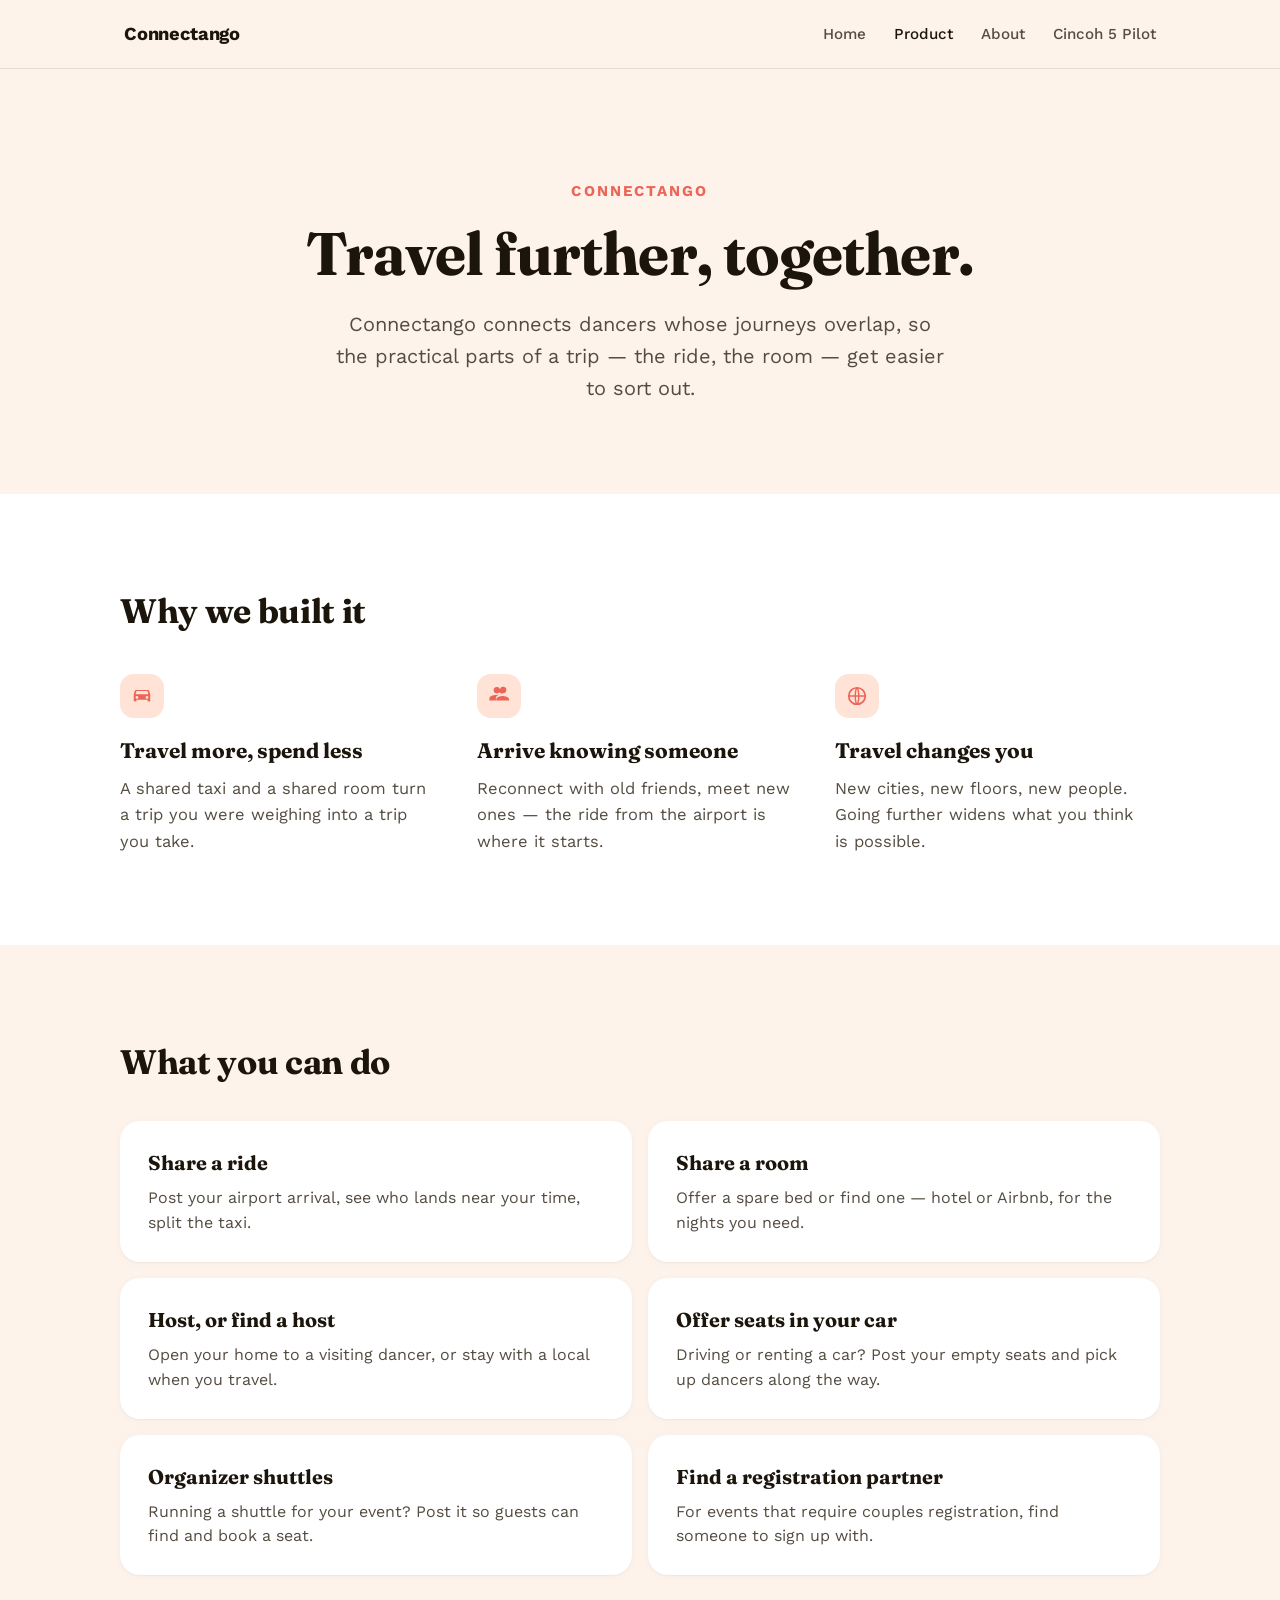
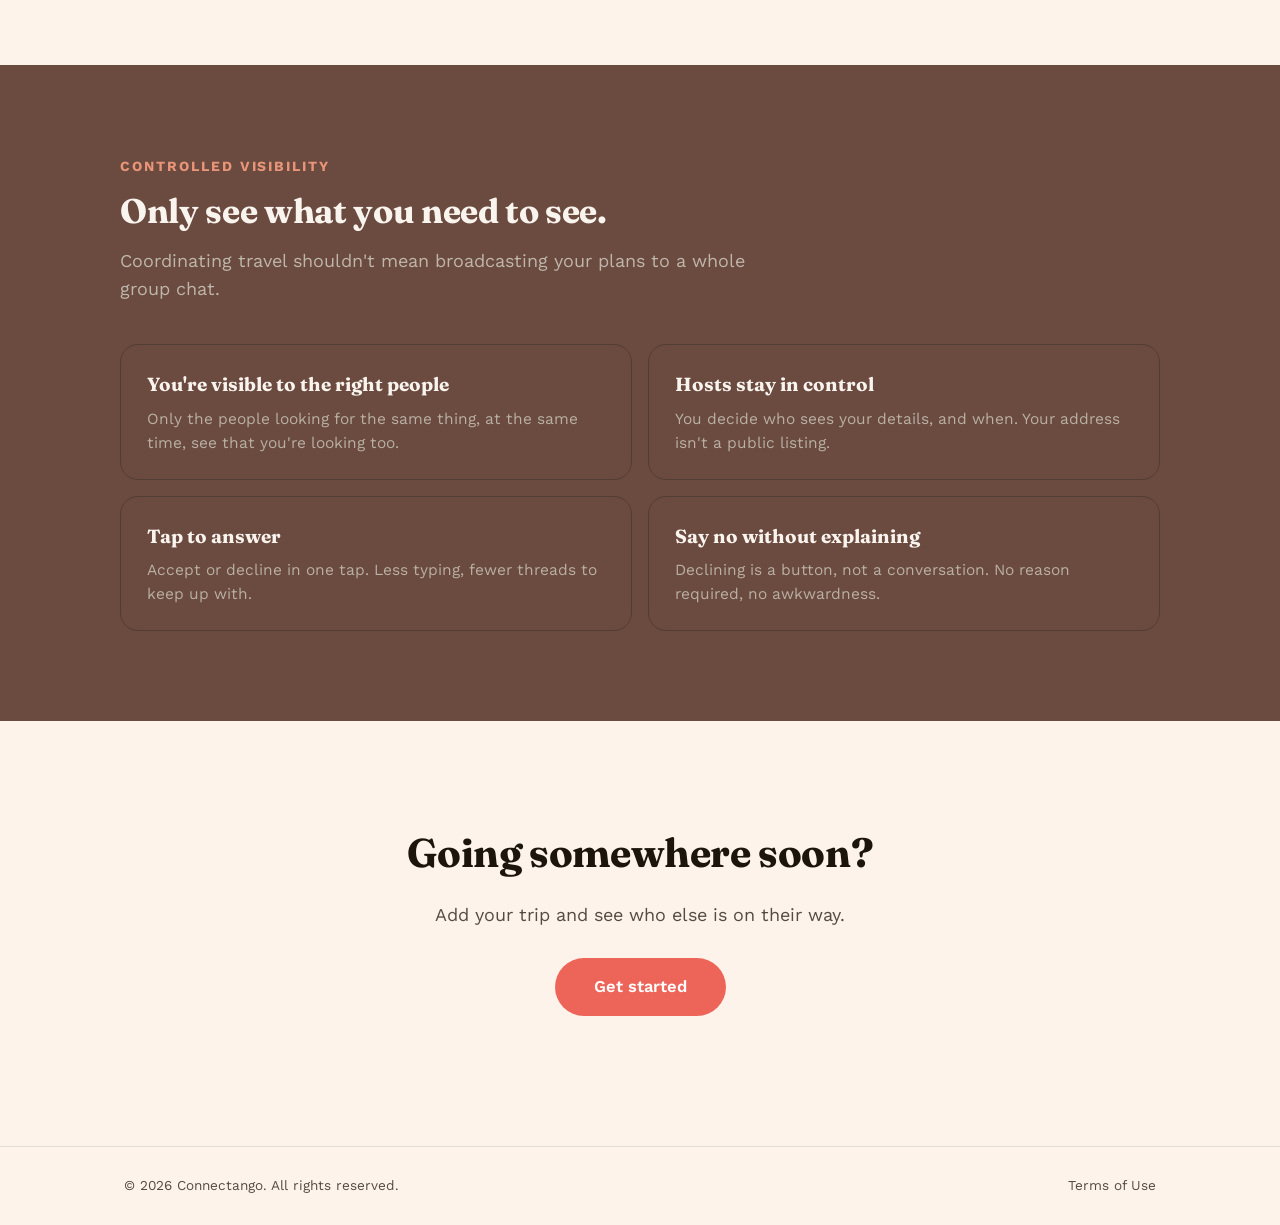
==== about-app.html @ 3c39f03f "Update Controlled visibility band background to #6B4A40" ====
<!doctype html>
<html lang="en">
<head>
  <meta charset="utf-8" />
  <meta name="viewport" content="width=device-width, initial-scale=1" />
  <title>About — Connectango</title>
  <meta name="description" content="Connectango connects dancers whose journeys overlap — shared rides, shared rooms, and hosts, for tango trips." />
  <link rel="stylesheet" href="css/styles.css" />
  <link rel="preconnect" href="https://fonts.googleapis.com" />
  <link href="https://fonts.googleapis.com/css2?family=Fraunces:opsz,wght@9..144,600;9..144,700&family=Work+Sans:wght@400;500;600;700&display=swap" rel="stylesheet" />
  <style>
    /*
      This page carries its own finished visual design (warm cream /
      terracotta / Fraunces+Work Sans) from the about-page handoff.
      Scoping the shared tokens here — rather than editing css/styles.css —
      lets the shared header/footer pick up the same palette on this page
      without changing how they look anywhere else on the site.
    */
    :root {
      --bg: oklch(97% 0.015 65);
      --bg-alt: #fff;
      --text: oklch(20% 0.02 75);
      --text-muted: oklch(42% 0.02 75);
      --accent: #ED6558;
      --accent-hover: oklch(52% 0.16 30);
      --border: oklch(90% 0.015 75);
    }

    body {
      font-family: 'Work Sans', -apple-system, BlinkMacSystemFont, "Segoe UI", Roboto, Helvetica, Arial, sans-serif;
    }

    .about-band {
      padding: 90px 40px;
    }

    .about-band-inner {
      max-width: 1040px;
      margin: 0 auto;
    }

    .about-hero {
      padding: 110px 40px 90px;
      text-align: center;
    }

    .about-eyebrow {
      font-size: 15px;
      font-weight: 700;
      letter-spacing: 0.14em;
      text-transform: uppercase;
      color: var(--accent);
    }

    .about-hero h1 {
      font-family: 'Fraunces', serif;
      font-size: 60px;
      font-weight: 700;
      color: var(--text);
      margin: 18px 0 0;
      letter-spacing: -0.015em;
      line-height: 1.08;
      text-wrap: pretty;
    }

    .about-hero p {
      font-size: 20px;
      color: var(--text-muted);
      margin: 22px auto 0;
      max-width: 620px;
      line-height: 1.6;
      text-wrap: pretty;
    }

    .about-section-heading {
      font-family: 'Fraunces', serif;
      font-size: 34px;
      font-weight: 700;
      color: var(--text);
      letter-spacing: -0.01em;
      margin: 0;
    }

    .about-values {
      display: grid;
      grid-template-columns: repeat(3, 1fr);
      gap: 32px;
      margin-top: 36px;
    }

    .about-value-icon {
      width: 44px;
      height: 44px;
      border-radius: 14px;
      background: oklch(94% 0.04 40);
      display: flex;
      align-items: center;
      justify-content: center;
    }

    .about-value h3 {
      font-family: 'Fraunces', serif;
      font-size: 21px;
      font-weight: 700;
      color: var(--text);
      margin: 16px 0 0;
    }

    .about-value p {
      font-size: 16.5px;
      color: var(--text-muted);
      margin: 8px 0 0;
      line-height: 1.6;
      text-wrap: pretty;
    }

    .about-do-grid {
      display: grid;
      grid-template-columns: repeat(2, 1fr);
      gap: 16px;
      margin-top: 32px;
    }

    .about-do-card {
      background: #fff;
      border-radius: 20px;
      padding: 26px 28px;
      box-shadow: 0 1px 2px rgba(0, 0, 0, 0.04), 0 1px 8px rgba(0, 0, 0, 0.03);
    }

    .about-do-card h3 {
      font-family: 'Fraunces', serif;
      font-size: 20px;
      font-weight: 700;
      color: var(--text);
      margin: 0;
    }

    .about-do-card p {
      font-size: 16px;
      color: var(--text-muted);
      margin: 7px 0 0;
      line-height: 1.55;
      text-wrap: pretty;
    }

    .about-dark {
      background: #6B4A40;
    }

    .about-dark-eyebrow {
      font-size: 14px;
      font-weight: 700;
      letter-spacing: 0.14em;
      text-transform: uppercase;
      color: oklch(75% 0.11 40);
    }

    .about-dark h2 {
      font-family: 'Fraunces', serif;
      font-size: 34px;
      font-weight: 700;
      color: oklch(97% 0.01 75);
      margin: 14px 0 0;
      letter-spacing: -0.01em;
      max-width: 700px;
      line-height: 1.15;
      text-wrap: pretty;
    }

    .about-dark > .about-band-inner > p {
      font-size: 18px;
      color: oklch(78% 0.02 75);
      margin: 16px 0 0;
      max-width: 640px;
      line-height: 1.6;
      text-wrap: pretty;
    }

    .about-dark-grid {
      display: grid;
      grid-template-columns: repeat(2, 1fr);
      gap: 16px;
      margin-top: 40px;
    }

    .about-dark-card {
      border: 1px solid oklch(38% 0.03 40);
      border-radius: 18px;
      padding: 24px 26px;
    }

    .about-dark-card h3 {
      font-family: 'Fraunces', serif;
      font-size: 19px;
      font-weight: 700;
      color: oklch(97% 0.01 75);
      margin: 0;
    }

    .about-dark-card p {
      font-size: 15.5px;
      color: oklch(76% 0.02 75);
      margin: 7px 0 0;
      line-height: 1.55;
      text-wrap: pretty;
    }

    .about-cta {
      padding: 100px 40px 130px;
      text-align: center;
    }

    .about-cta h2 {
      font-family: 'Fraunces', serif;
      font-size: 40px;
      font-weight: 700;
      color: var(--text);
      margin: 0;
      letter-spacing: -0.01em;
      text-wrap: pretty;
    }

    .about-cta p {
      font-size: 18px;
      color: var(--text-muted);
      margin: 16px auto 0;
      max-width: 520px;
      line-height: 1.6;
      text-wrap: pretty;
    }

    .about-cta .btn-primary {
      margin-top: 28px;
      padding: 15px 38px;
      border-radius: 999px;
      font-size: 16.5px;
    }

    @media (max-width: 640px) {
      .about-hero {
        padding: 72px 24px 56px;
      }

      .about-hero h1 {
        font-size: 38px;
      }

      .about-band {
        padding: 56px 24px;
      }

      .about-section-heading {
        font-size: 26px;
      }

      .about-values,
      .about-do-grid,
      .about-dark-grid {
        grid-template-columns: 1fr;
      }

      .about-cta {
        padding: 64px 24px 80px;
      }
    }
  </style>
</head>
<body>
  <header class="site-header">
    <div class="wrap">
      <a class="logo" href="index.html">Connectango</a>
      <button class="nav-toggle" aria-label="Toggle navigation" aria-expanded="false">Menu</button>
      <nav class="site-nav">
        <a href="index.html">Home</a>
        <a href="about-app.html" aria-current="page">Product</a>
        <a href="about-us.html">About</a>
        <a href="cincoh5pilot.html">Cincoh 5 Pilot</a>
      </nav>
    </div>
  </header>

  <main>

    <section class="about-hero">
      <div class="about-eyebrow">Connectango</div>
      <h1>Travel further, together.</h1>
      <p>Connectango connects dancers whose journeys overlap, so the practical parts of a trip — the ride, the room — get easier to sort out.</p>
    </section>

    <section class="about-band" style="background: var(--bg-alt);">
      <div class="about-band-inner">
        <h2 class="about-section-heading">Why we built it</h2>
        <div class="about-values">
          <div class="about-value">
            <div class="about-value-icon">
              <svg width="22" height="22" viewBox="0 0 24 24"><path d="M19.75 6.32c-.18-.53-.68-.87-1.25-.87H5.5c-.57 0-1.07.34-1.25.87L3 10v7c0 .55.45 1 1 1h1c.55 0 1-.45 1-1v-1h12v1c0 .55.45 1 1 1h1c.55 0 1-.45 1-1v-7l-1.25-3.68ZM6.5 15c-.83 0-1.5-.67-1.5-1.5S5.67 12 6.5 12s1.5.67 1.5 1.5S7.33 15 6.5 15Zm11 0c-.83 0-1.5-.67-1.5-1.5s.67-1.5 1.5-1.5 1.5.67 1.5 1.5-.67 1.5-1.5 1.5ZM5 10l1.13-3.5h11.74L19 10H5Z" fill="var(--accent)"></path></svg>
            </div>
            <h3>Travel more, spend less</h3>
            <p>A shared taxi and a shared room turn a trip you were weighing into a trip you take.</p>
          </div>
          <div class="about-value">
            <div class="about-value-icon">
              <svg width="22" height="22" viewBox="0 0 24 24"><path d="M16.5 9a3.5 3.5 0 1 0-3.4-4.3A3.5 3.5 0 1 0 9 9a3.5 3.5 0 0 0 3.5-1.03A3.49 3.49 0 0 0 16.5 9ZM8.5 11c-2.33 0-7 1.17-7 3.5V17h7.5c-.32-.61-.5-1.29-.5-2 0-1.9 1.28-3.5 3-3.98C10.85 10.2 9.6 11 8.5 11Zm7.5 1c-2.33 0-7 1.17-7 3.5V17h14v-1.5c0-2.33-4.67-3.5-7-3.5Z" fill="var(--accent)"></path></svg>
            </div>
            <h3>Arrive knowing someone</h3>
            <p>Reconnect with old friends, meet new ones — the ride from the airport is where it starts.</p>
          </div>
          <div class="about-value">
            <div class="about-value-icon">
              <svg width="22" height="22" viewBox="0 0 24 24"><circle cx="12" cy="12" r="9" fill="none" stroke="var(--accent)" stroke-width="1.9"></circle><path d="M3 12h18M12 3c2.5 2.6 2.5 15.4 0 18M12 3c-2.5 2.6-2.5 15.4 0 18" fill="none" stroke="var(--accent)" stroke-width="1.5"></path></svg>
            </div>
            <h3>Travel changes you</h3>
            <p>New cities, new floors, new people. Going further widens what you think is possible.</p>
          </div>
        </div>
      </div>
    </section>

    <section class="about-band">
      <div class="about-band-inner">
        <h2 class="about-section-heading">What you can do</h2>
        <div class="about-do-grid">
          <div class="about-do-card">
            <h3>Share a ride</h3>
            <p>Post your airport arrival, see who lands near your time, split the taxi.</p>
          </div>
          <div class="about-do-card">
            <h3>Share a room</h3>
            <p>Offer a spare bed or find one — hotel or Airbnb, for the nights you need.</p>
          </div>
          <div class="about-do-card">
            <h3>Host, or find a host</h3>
            <p>Open your home to a visiting dancer, or stay with a local when you travel.</p>
          </div>
          <div class="about-do-card">
            <h3>Offer seats in your car</h3>
            <p>Driving or renting a car? Post your empty seats and pick up dancers along the way.</p>
          </div>
          <div class="about-do-card">
            <h3>Organizer shuttles</h3>
            <p>Running a shuttle for your event? Post it so guests can find and book a seat.</p>
          </div>
          <div class="about-do-card">
            <h3>Find a registration partner</h3>
            <p>For events that require couples registration, find someone to sign up with.</p>
          </div>
        </div>
      </div>
    </section>

    <section class="about-band about-dark">
      <div class="about-band-inner">
        <div class="about-dark-eyebrow">Controlled visibility</div>
        <h2>Only see what you need to see.</h2>
        <p>Coordinating travel shouldn't mean broadcasting your plans to a whole group chat.</p>
        <div class="about-dark-grid">
          <div class="about-dark-card">
            <h3>You're visible to the right people</h3>
            <p>Only the people looking for the same thing, at the same time, see that you're looking too.</p>
          </div>
          <div class="about-dark-card">
            <h3>Hosts stay in control</h3>
            <p>You decide who sees your details, and when. Your address isn't a public listing.</p>
          </div>
          <div class="about-dark-card">
            <h3>Tap to answer</h3>
            <p>Accept or decline in one tap. Less typing, fewer threads to keep up with.</p>
          </div>
          <div class="about-dark-card">
            <h3>Say no without explaining</h3>
            <p>Declining is a button, not a conversation. No reason required, no awkwardness.</p>
          </div>
        </div>
      </div>
    </section>

    <section class="about-cta">
      <h2>Going somewhere soon?</h2>
      <p>Add your trip and see who else is on their way.</p>
      <a class="btn btn-primary" href="mailto:isabelle.haulin@opentango.org?subject=Connectango%20Cincoh%205%20Pilot">Get started</a>
    </section>

  </main>

  <footer class="site-footer">
    <div class="wrap">
      <span>&copy; 2026 Connectango. All rights reserved.</span>
      <nav>
        <a href="terms.html">Terms of Use</a>
      </nav>
    </div>
  </footer>

  <script src="js/main.js"></script>
</body>
</html>
---- css/styles.css ----
:root {
  --bg: #ffffff;
  --bg-alt: #f5f6f8;
  --text: #16181d;
  --text-muted: #565d6b;
  --accent: #ed6558;
  --accent-hover: #c85449;
  --border: #e3e5e9;
  --radius: 10px;
  --max-width: 1080px;
}

@media (prefers-color-scheme: dark) {
  :root {
    --bg: #14161a;
    --bg-alt: #1b1e24;
    --text: #eef0f3;
    --text-muted: #9aa1ad;
    --accent: #ff806a;
    --accent-hover: #ff9a86;
    --border: #2a2d34;
  }
}

* {
  box-sizing: border-box;
}

html {
  -webkit-text-size-adjust: 100%;
}

body {
  margin: 0;
  font-family: -apple-system, BlinkMacSystemFont, "Segoe UI", Roboto, Helvetica, Arial, sans-serif;
  background: var(--bg);
  color: var(--text);
  line-height: 1.6;
}

a {
  color: var(--accent);
  text-decoration: none;
}

a:hover {
  color: var(--accent-hover);
}

.wrap {
  max-width: var(--max-width);
  margin: 0 auto;
  padding: 0 24px;
}

/* Header */

.site-header {
  border-bottom: 1px solid var(--border);
}

.site-header .wrap {
  display: flex;
  align-items: center;
  justify-content: space-between;
  height: 68px;
}

.logo {
  font-weight: 700;
  font-size: 1.15rem;
  color: var(--text);
  letter-spacing: -0.01em;
}

.logo:hover {
  color: var(--accent);
}

.site-nav {
  display: flex;
  gap: 28px;
}

.site-nav a {
  color: var(--text-muted);
  font-size: 0.95rem;
  font-weight: 500;
}

.site-nav a:hover,
.site-nav a[aria-current="page"] {
  color: var(--text);
}

.nav-toggle {
  display: none;
  background: none;
  border: 1px solid var(--border);
  border-radius: 8px;
  padding: 8px 10px;
  color: var(--text);
  cursor: pointer;
}

@media (max-width: 640px) {
  .nav-toggle {
    display: block;
  }

  .site-nav {
    position: absolute;
    top: 68px;
    left: 0;
    right: 0;
    background: var(--bg);
    border-bottom: 1px solid var(--border);
    flex-direction: column;
    gap: 0;
    padding: 8px 24px 16px;
    display: none;
  }

  .site-nav.open {
    display: flex;
  }

  .site-nav a {
    padding: 10px 0;
    border-bottom: 1px solid var(--border);
  }

  .site-nav a:last-child {
    border-bottom: none;
  }

  .site-header .wrap {
    position: relative;
  }
}

/* Hero */

.hero {
  padding: 96px 0 88px;
  text-align: center;
}

.eyebrow {
  display: inline-block;
  font-size: 0.8rem;
  font-weight: 600;
  letter-spacing: 0.06em;
  text-transform: uppercase;
  color: var(--accent);
  background: color-mix(in srgb, var(--accent) 12%, transparent);
  padding: 6px 14px;
  border-radius: 999px;
  margin-bottom: 24px;
}

.hero h1 {
  font-size: clamp(2.2rem, 5vw, 3.4rem);
  line-height: 1.1;
  letter-spacing: -0.02em;
  margin: 0 0 20px;
}

.hero p.lead {
  font-size: 1.15rem;
  color: var(--text-muted);
  max-width: 560px;
  margin: 0 auto 36px;
}

.cta-row {
  display: flex;
  gap: 14px;
  justify-content: center;
  flex-wrap: wrap;
}

.btn {
  display: inline-block;
  padding: 12px 24px;
  border-radius: 8px;
  font-weight: 600;
  font-size: 0.95rem;
  border: 1px solid transparent;
}

.btn-primary {
  background: var(--accent);
  color: #fff;
}

.btn-primary:hover {
  background: var(--accent-hover);
  color: #fff;
}

.btn-secondary {
  background: transparent;
  border-color: var(--border);
  color: var(--text);
}

.btn-secondary:hover {
  border-color: var(--accent);
  color: var(--accent);
}

/* Content sections (terms / pilot) */

.page-header {
  padding: 56px 0 8px;
}

.page-header h1 {
  font-size: 2.2rem;
  letter-spacing: -0.02em;
  margin: 0 0 8px;
}

.page-header .meta {
  color: var(--text-muted);
  font-size: 0.9rem;
}

.content {
  padding: 32px 0 96px;
}

.content h2 {
  font-size: 1.3rem;
  margin: 40px 0 12px;
}

.content h2:first-child {
  margin-top: 0;
}

.content h3 {
  font-size: 1.05rem;
  margin: 28px 0 8px;
  color: var(--text);
}

.content p,
.content li {
  color: var(--text-muted);
}

.content ol,
.content ul {
  padding-left: 22px;
}

.content ul li,
.content ol li {
  margin-bottom: 6px;
}

.content hr {
  border: none;
  border-top: 1px solid var(--border);
  margin: 48px 0;
}

.placeholder {
  background: var(--bg-alt);
  border: 1px dashed var(--border);
  border-radius: var(--radius);
  padding: 20px;
  color: var(--text-muted);
  font-size: 0.92rem;
}

.placeholder-inline {
  background: color-mix(in srgb, var(--accent) 16%, transparent);
  color: var(--text);
  padding: 1px 6px;
  border-radius: 4px;
  font-weight: 600;
  font-size: 0.92em;
}

.callout {
  background: var(--bg-alt);
  border: 1px solid var(--border);
  border-radius: var(--radius);
  padding: 24px;
  margin: 24px 0;
}

.step-list {
  list-style: none;
  padding: 0;
  margin: 24px 0;
  counter-reset: step;
}

.step-list li {
  counter-increment: step;
  position: relative;
  padding: 4px 0 24px 44px;
  color: var(--text);
}

.step-list li::before {
  content: counter(step);
  position: absolute;
  left: 0;
  top: 0;
  width: 30px;
  height: 30px;
  border-radius: 50%;
  background: var(--accent);
  color: #fff;
  font-weight: 700;
  font-size: 0.85rem;
  display: flex;
  align-items: center;
  justify-content: center;
}

/* Footer */

.site-footer {
  border-top: 1px solid var(--border);
  padding: 28px 0;
}

.site-footer .wrap {
  display: flex;
  justify-content: space-between;
  align-items: center;
  flex-wrap: wrap;
  gap: 12px;
  font-size: 0.85rem;
  color: var(--text-muted);
}

.site-footer nav {
  display: flex;
  gap: 18px;
}

.site-footer a {
  color: var(--text-muted);
}

.site-footer a:hover {
  color: var(--accent);
}
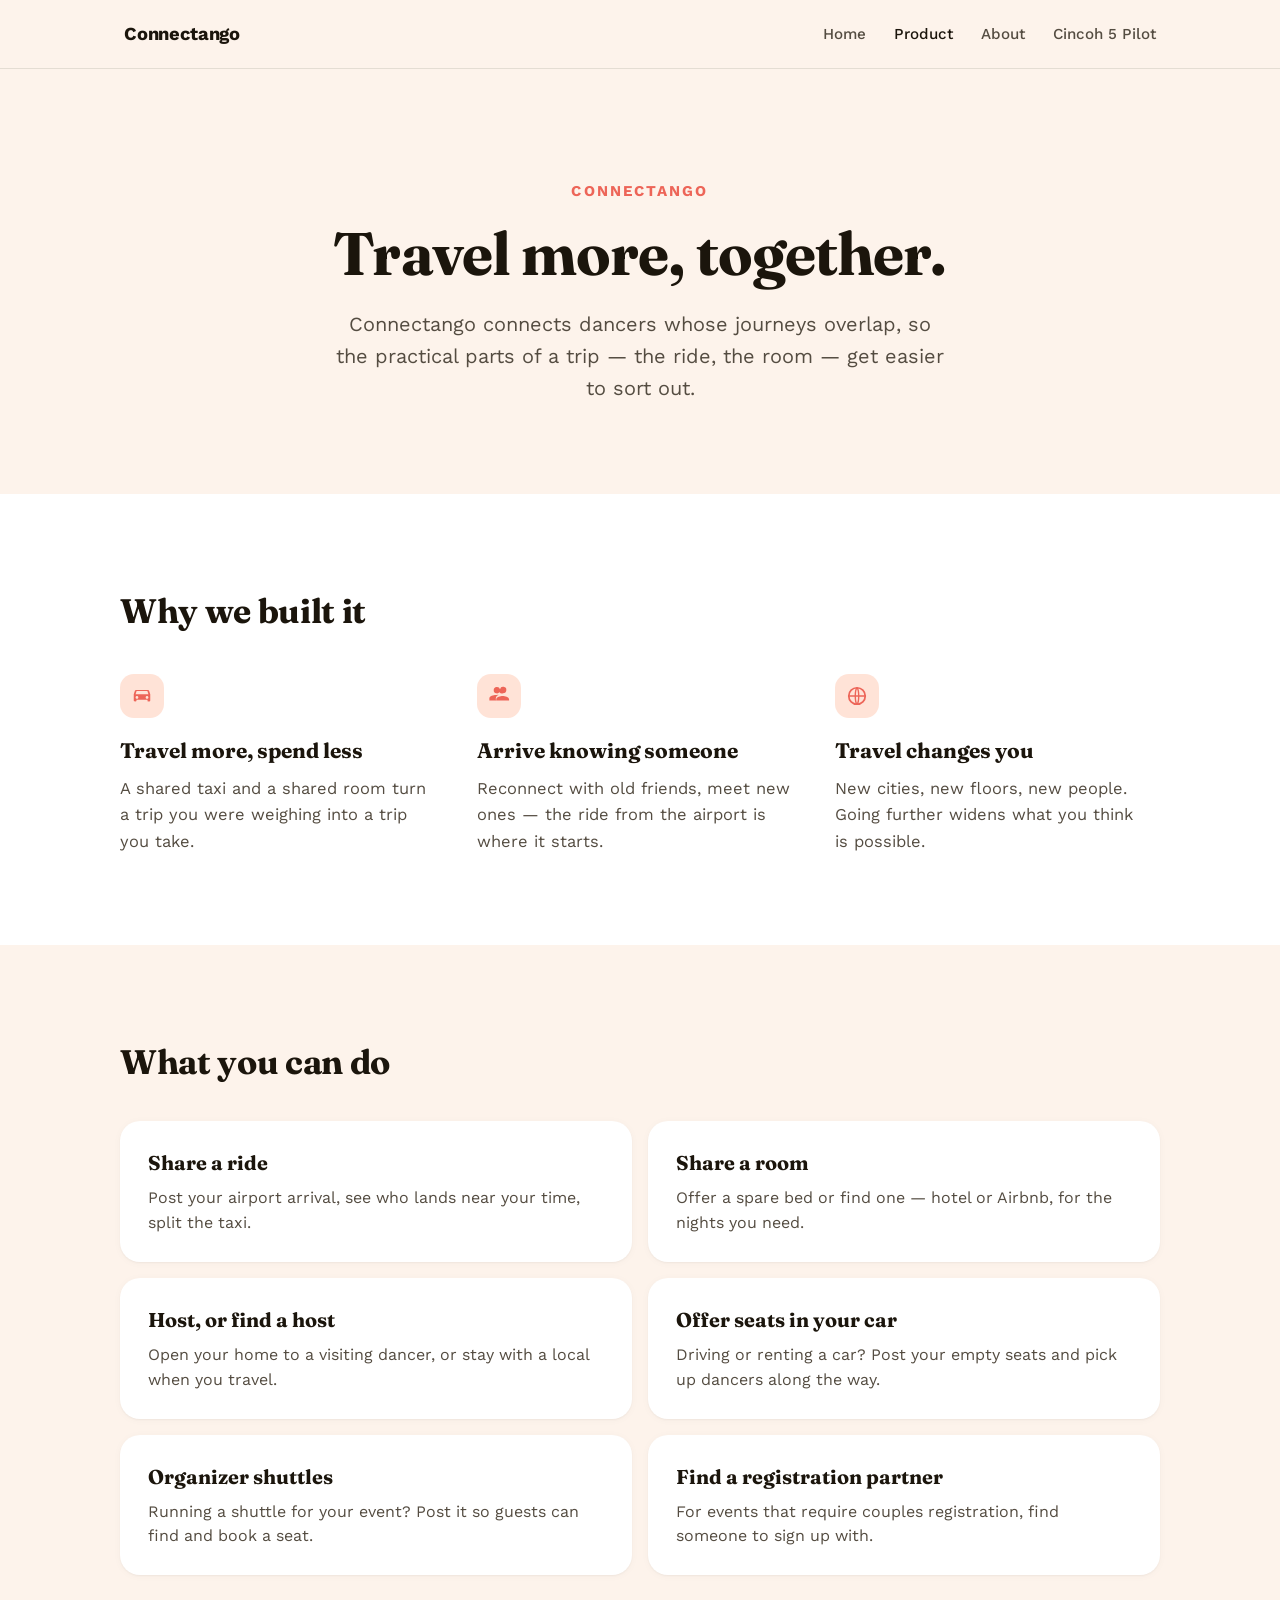
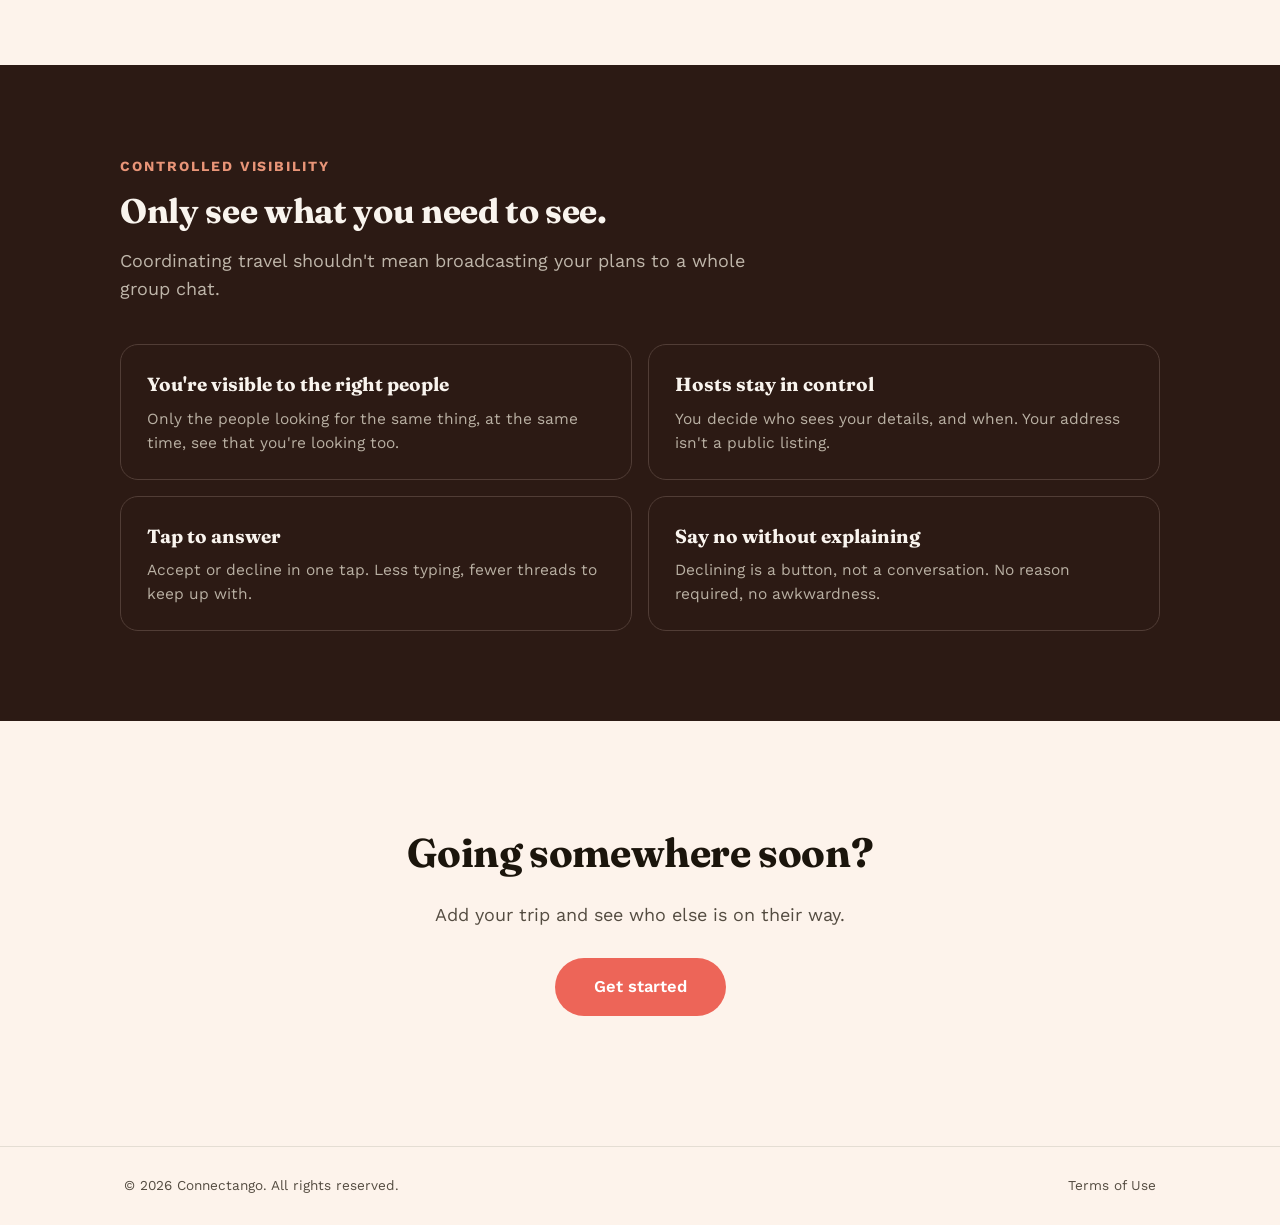
==== commit fae715c7: "Change product page headline to "Travel more, together."" ====
--- a/about-app.html
+++ b/about-app.html
@@ -145,7 +145,7 @@
     }
 
     .about-dark {
-      background: #6B4A40;
+      background: oklch(24% 0.03 40);
     }
 
     .about-dark-eyebrow {
@@ -284,7 +284,7 @@
 
     <section class="about-hero">
       <div class="about-eyebrow">Connectango</div>
-      <h1>Travel further, together.</h1>
+      <h1>Travel more, together.</h1>
       <p>Connectango connects dancers whose journeys overlap, so the practical parts of a trip — the ride, the room — get easier to sort out.</p>
     </section>
 
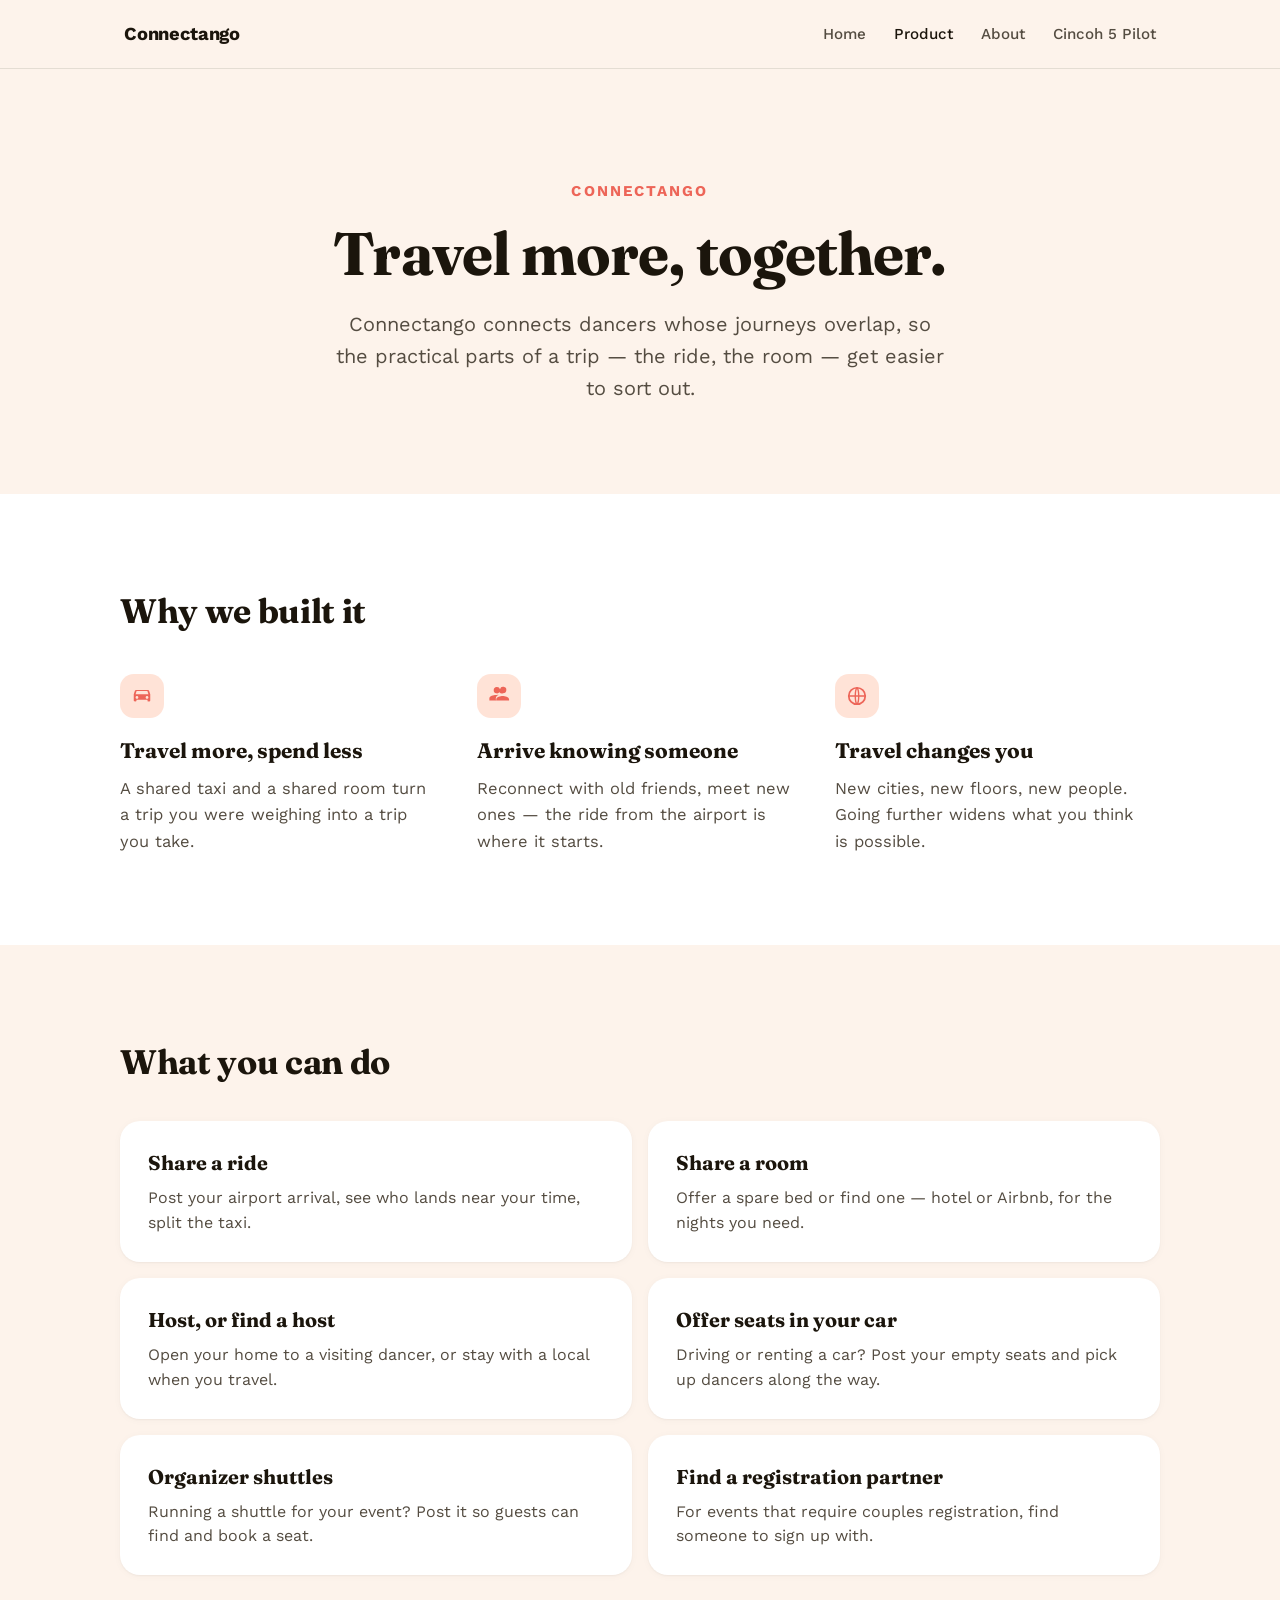
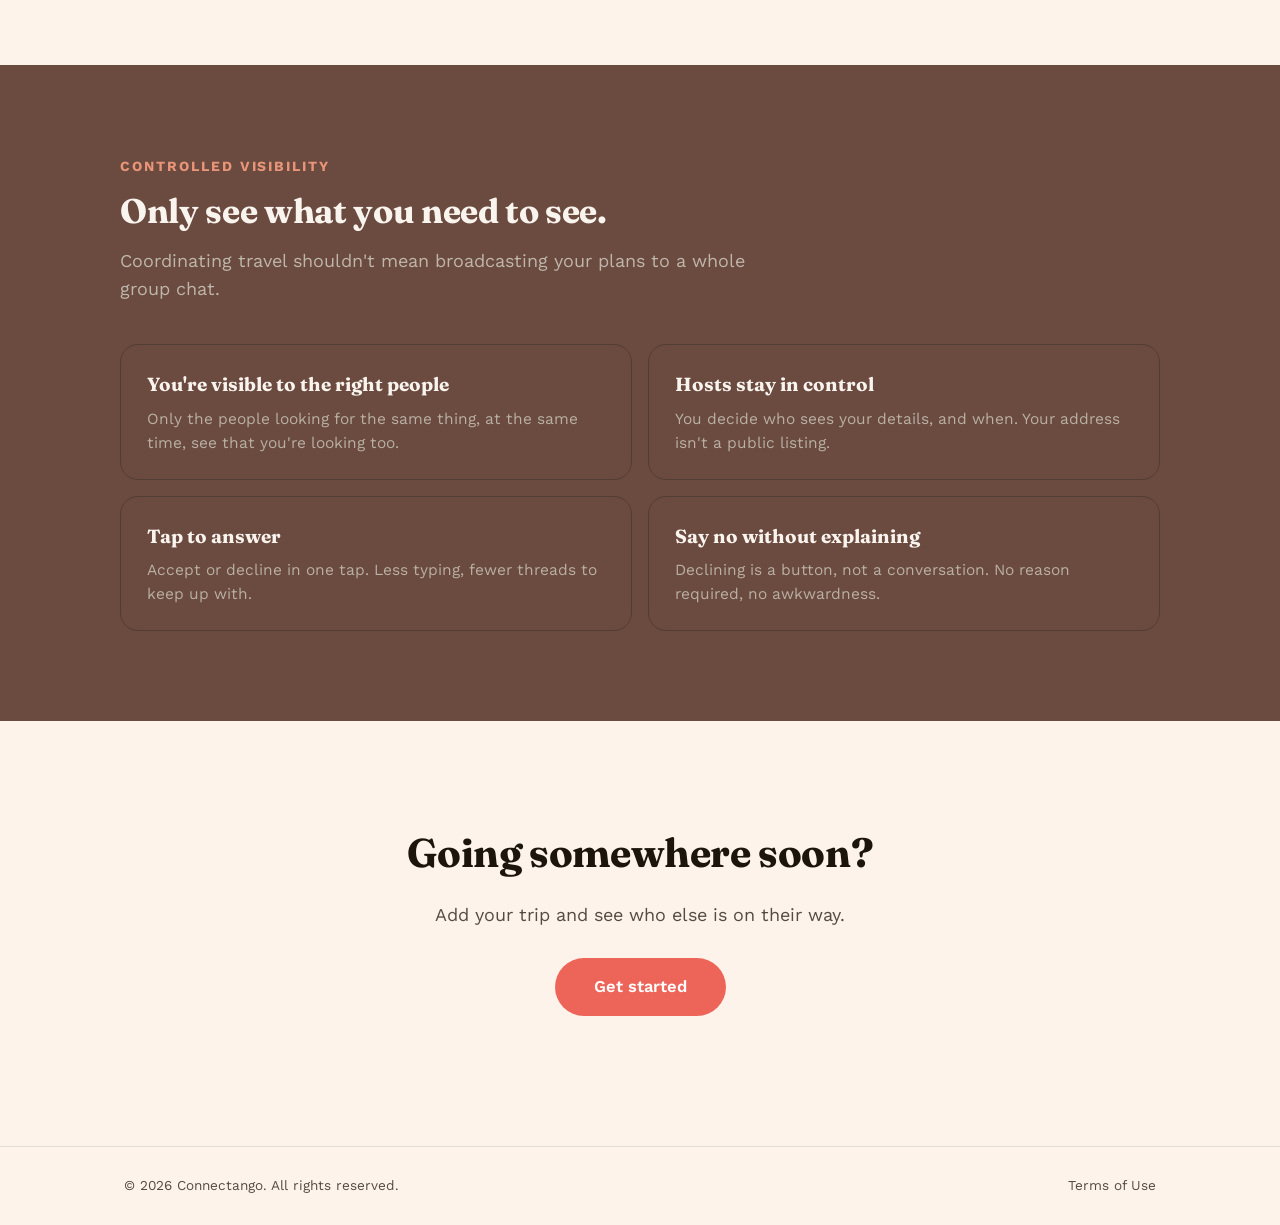
==== commit 1046d1eb: "Merge pull request #6 from OpenTangoOrg/update-product-headline Change product page headline to "Tra" ====
--- a/about-app.html
+++ b/about-app.html
@@ -145,7 +145,7 @@
     }
 
     .about-dark {
-      background: oklch(24% 0.03 40);
+      background: #6B4A40;
     }
 
     .about-dark-eyebrow {
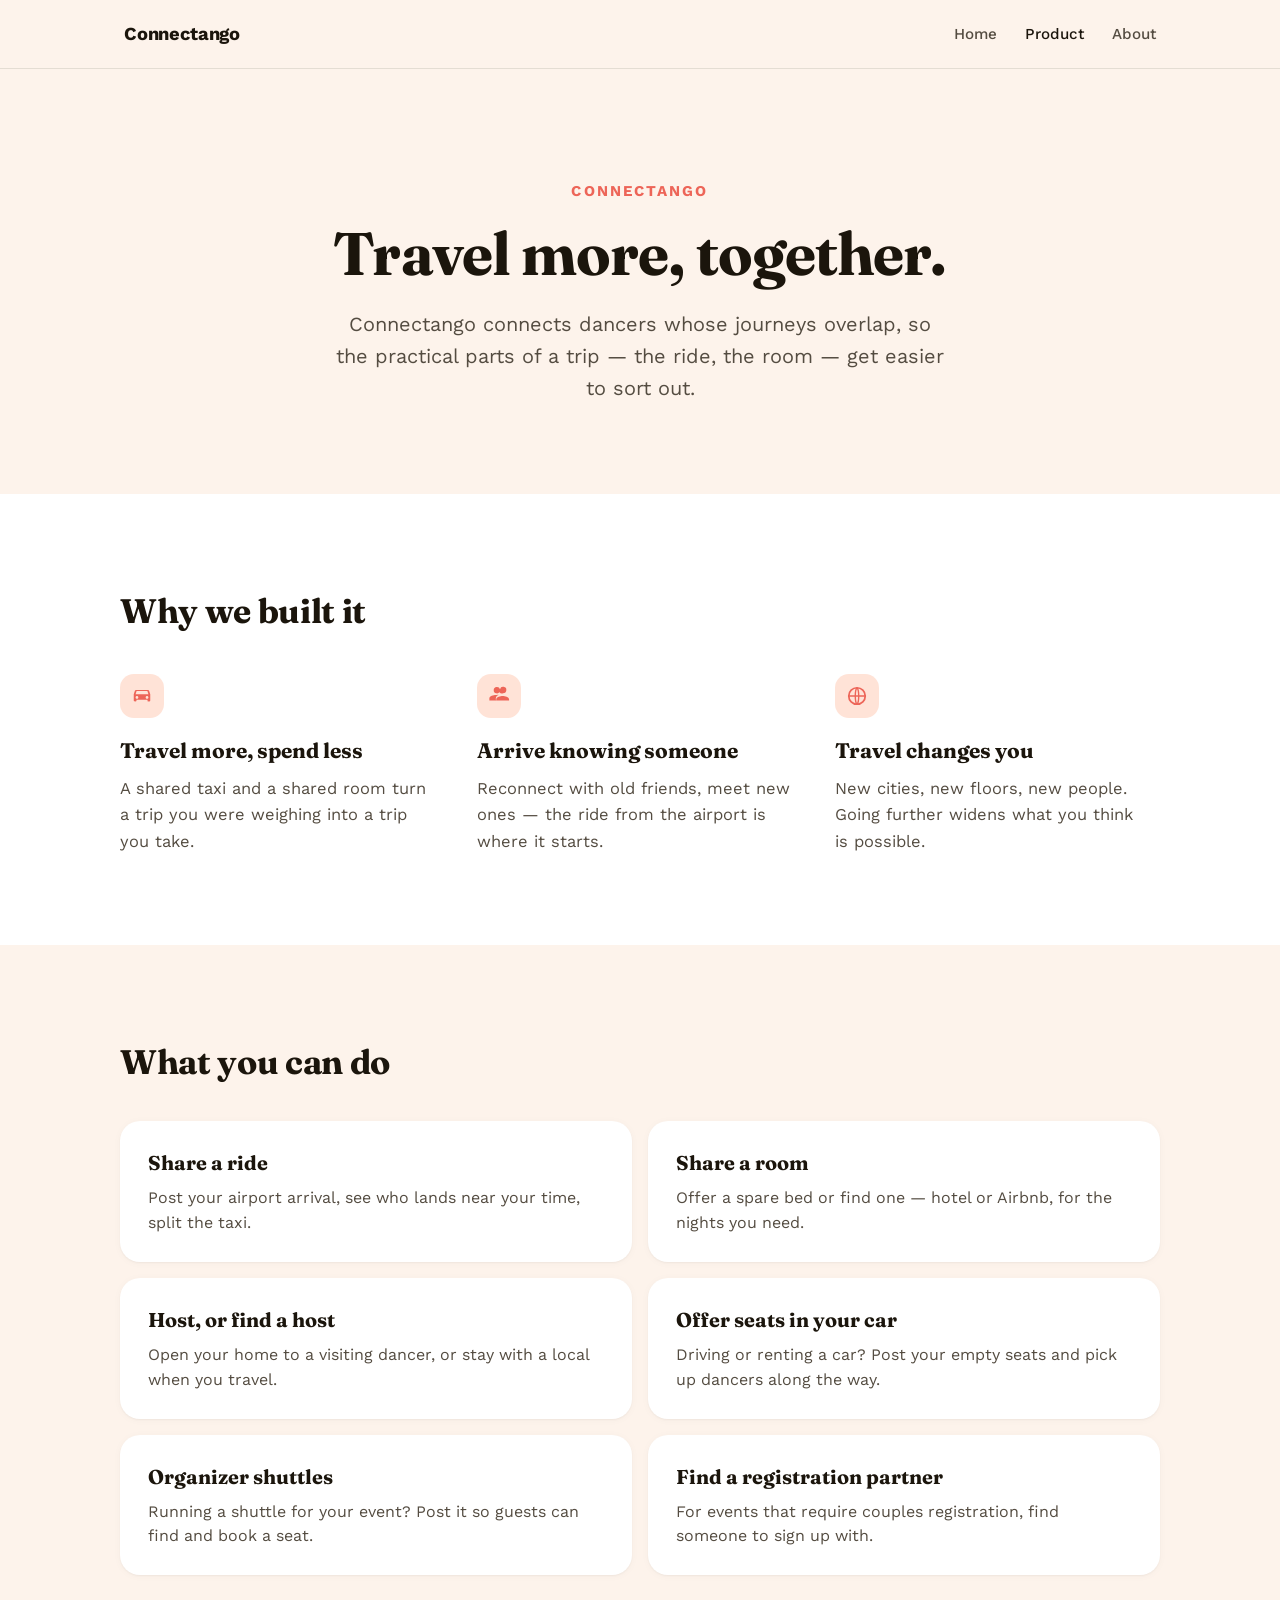
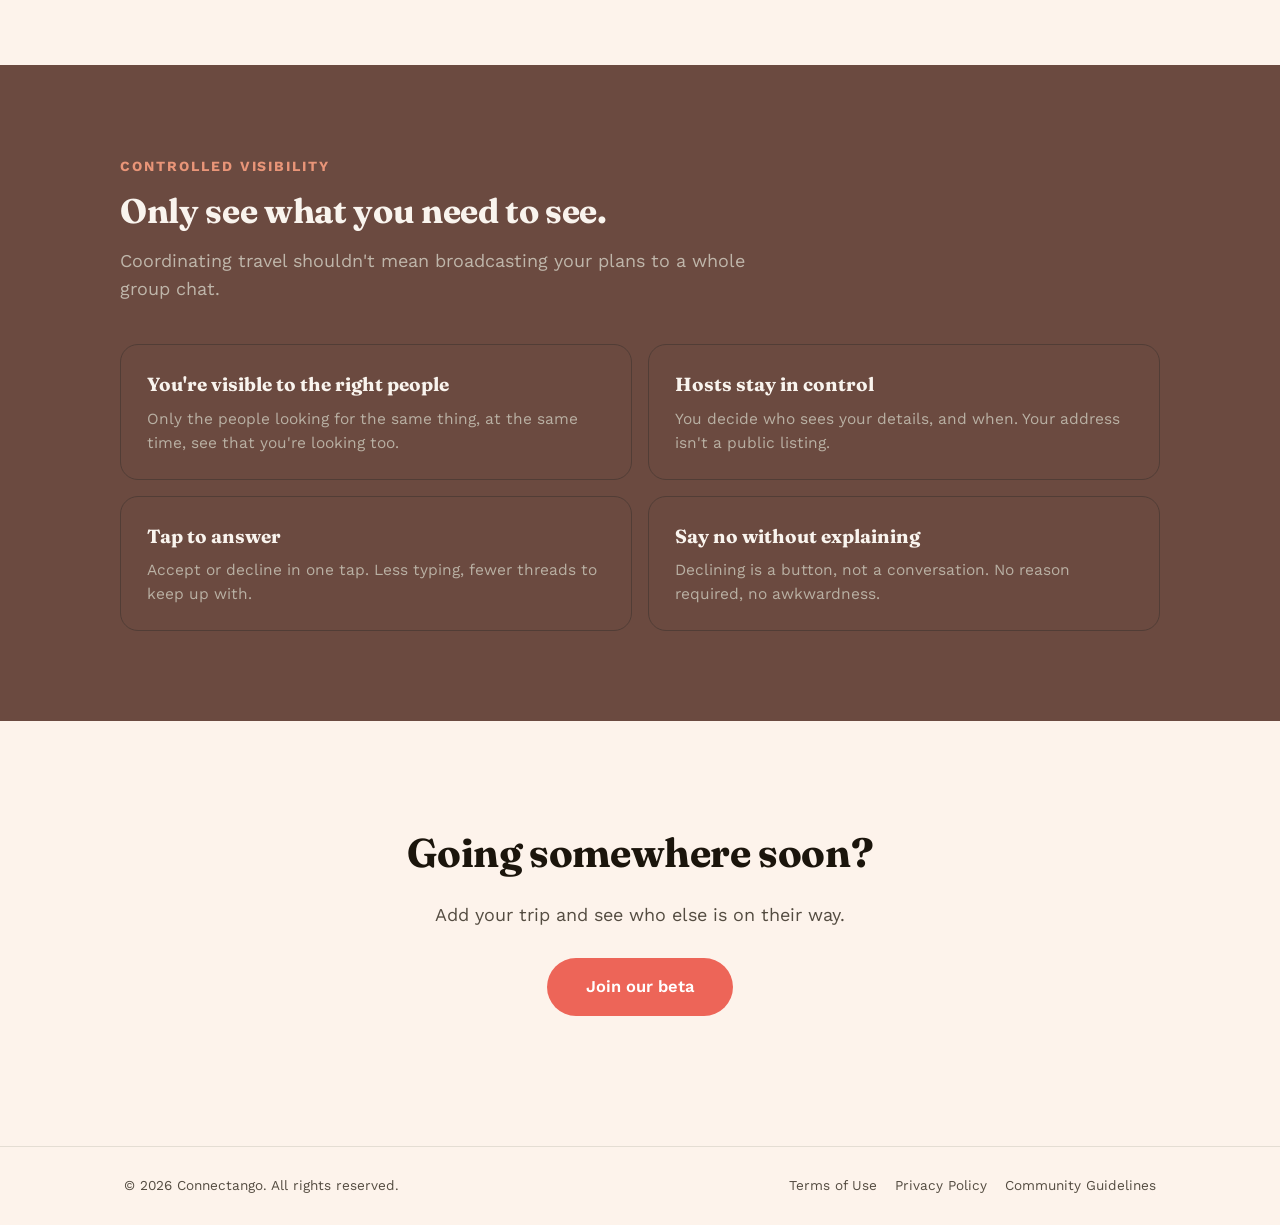
==== commit 1fc7aa6f: "Rebrand homepage CTA, retire Cincoh 5 pilot page, add canonical links, and publish finalized legal d" ====
--- a/about-app.html
+++ b/about-app.html
@@ -5,6 +5,7 @@
   <meta name="viewport" content="width=device-width, initial-scale=1" />
   <title>About — Connectango</title>
   <meta name="description" content="Connectango connects dancers whose journeys overlap — shared rides, shared rooms, and hosts, for tango trips." />
+  <link rel="canonical" href="https://connectango.org/about-app.html" />
   <link rel="stylesheet" href="css/styles.css" />
   <link rel="preconnect" href="https://fonts.googleapis.com" />
   <link href="https://fonts.googleapis.com/css2?family=Fraunces:opsz,wght@9..144,600;9..144,700&family=Work+Sans:wght@400;500;600;700&display=swap" rel="stylesheet" />
@@ -275,7 +276,6 @@
         <a href="index.html">Home</a>
         <a href="about-app.html" aria-current="page">Product</a>
         <a href="about-us.html">About</a>
-        <a href="cincoh5pilot.html">Cincoh 5 Pilot</a>
       </nav>
     </div>
   </header>
@@ -378,7 +378,7 @@
     <section class="about-cta">
       <h2>Going somewhere soon?</h2>
       <p>Add your trip and see who else is on their way.</p>
-      <a class="btn btn-primary" href="mailto:isabelle.haulin@opentango.org?subject=Connectango%20Cincoh%205%20Pilot">Get started</a>
+      <a class="btn btn-primary" href="mailto:support@opentango.org?subject=Connectango%20Beta">Join our beta</a>
     </section>
 
   </main>
@@ -388,6 +388,8 @@
       <span>&copy; 2026 Connectango. All rights reserved.</span>
       <nav>
         <a href="terms.html">Terms of Use</a>
+        <a href="privacy-policy.html">Privacy Policy</a>
+        <a href="community-guidelines.html">Community Guidelines</a>
       </nav>
     </div>
   </footer>
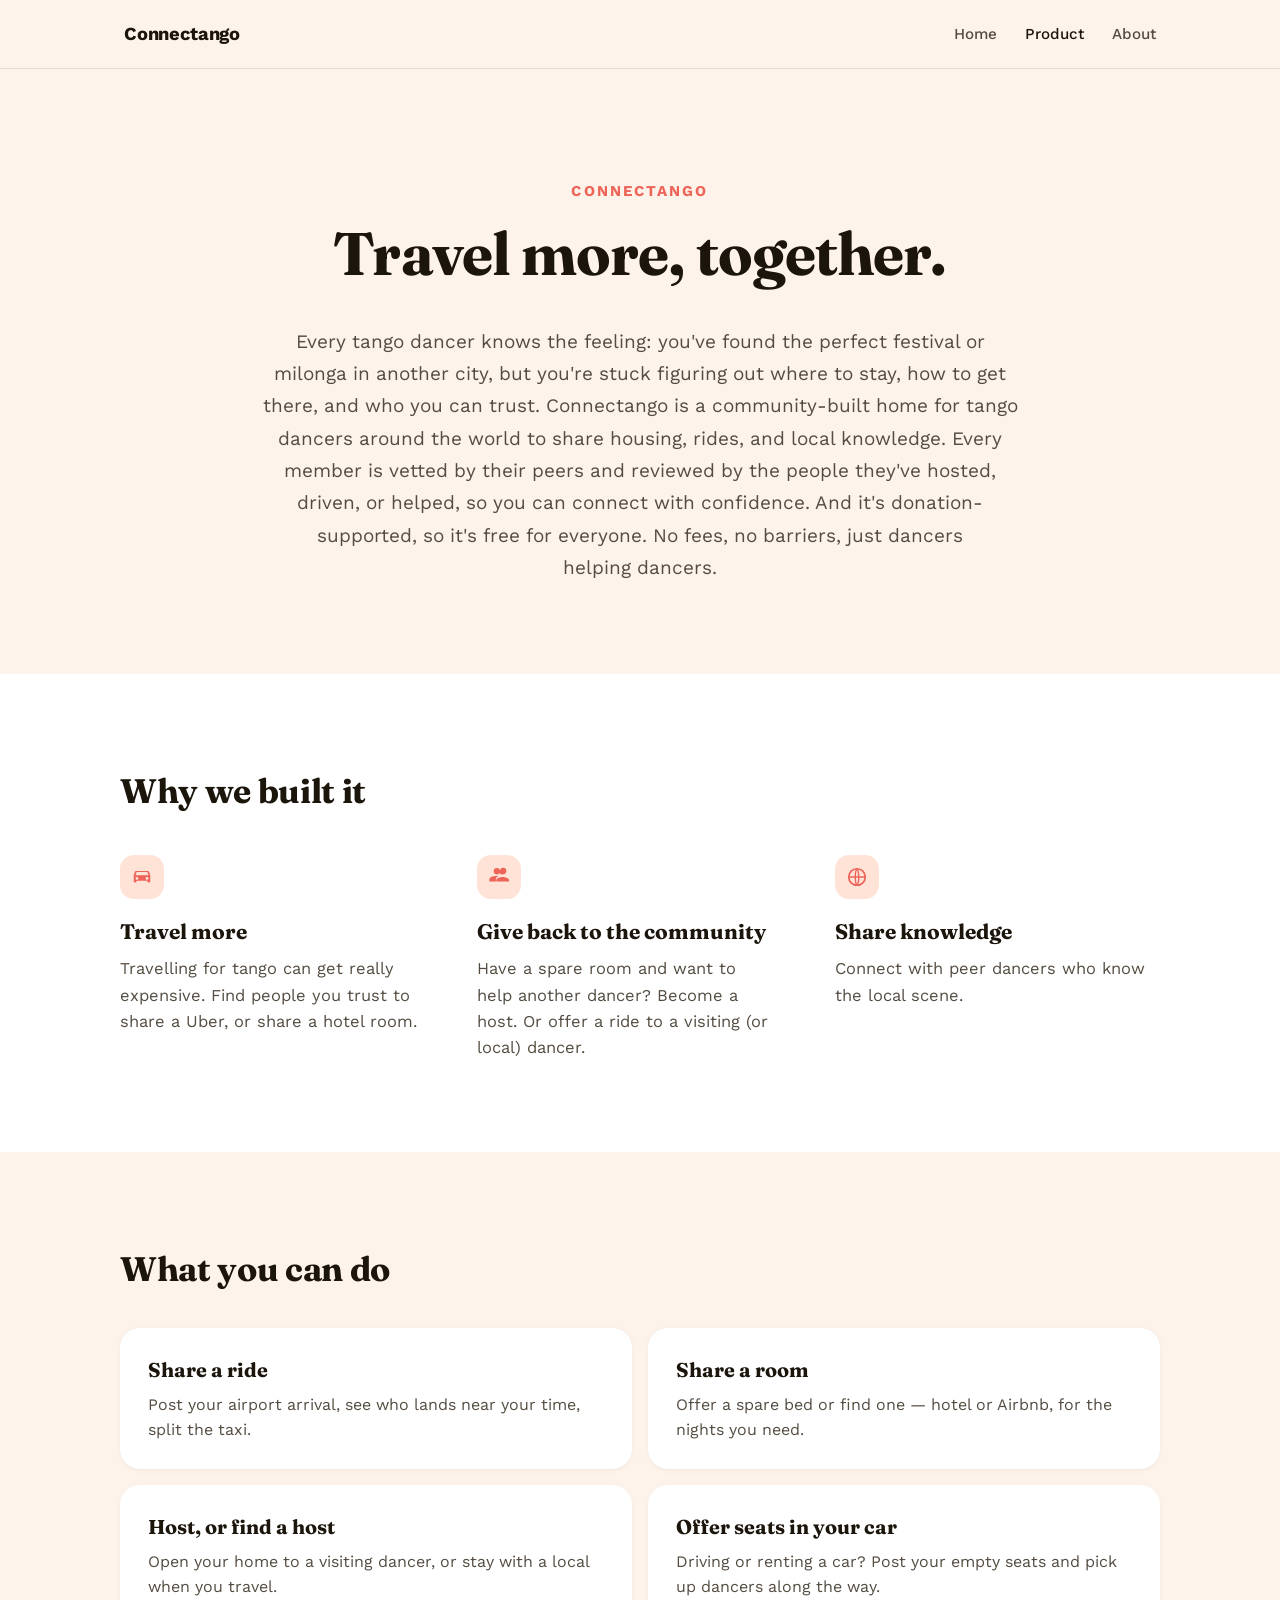
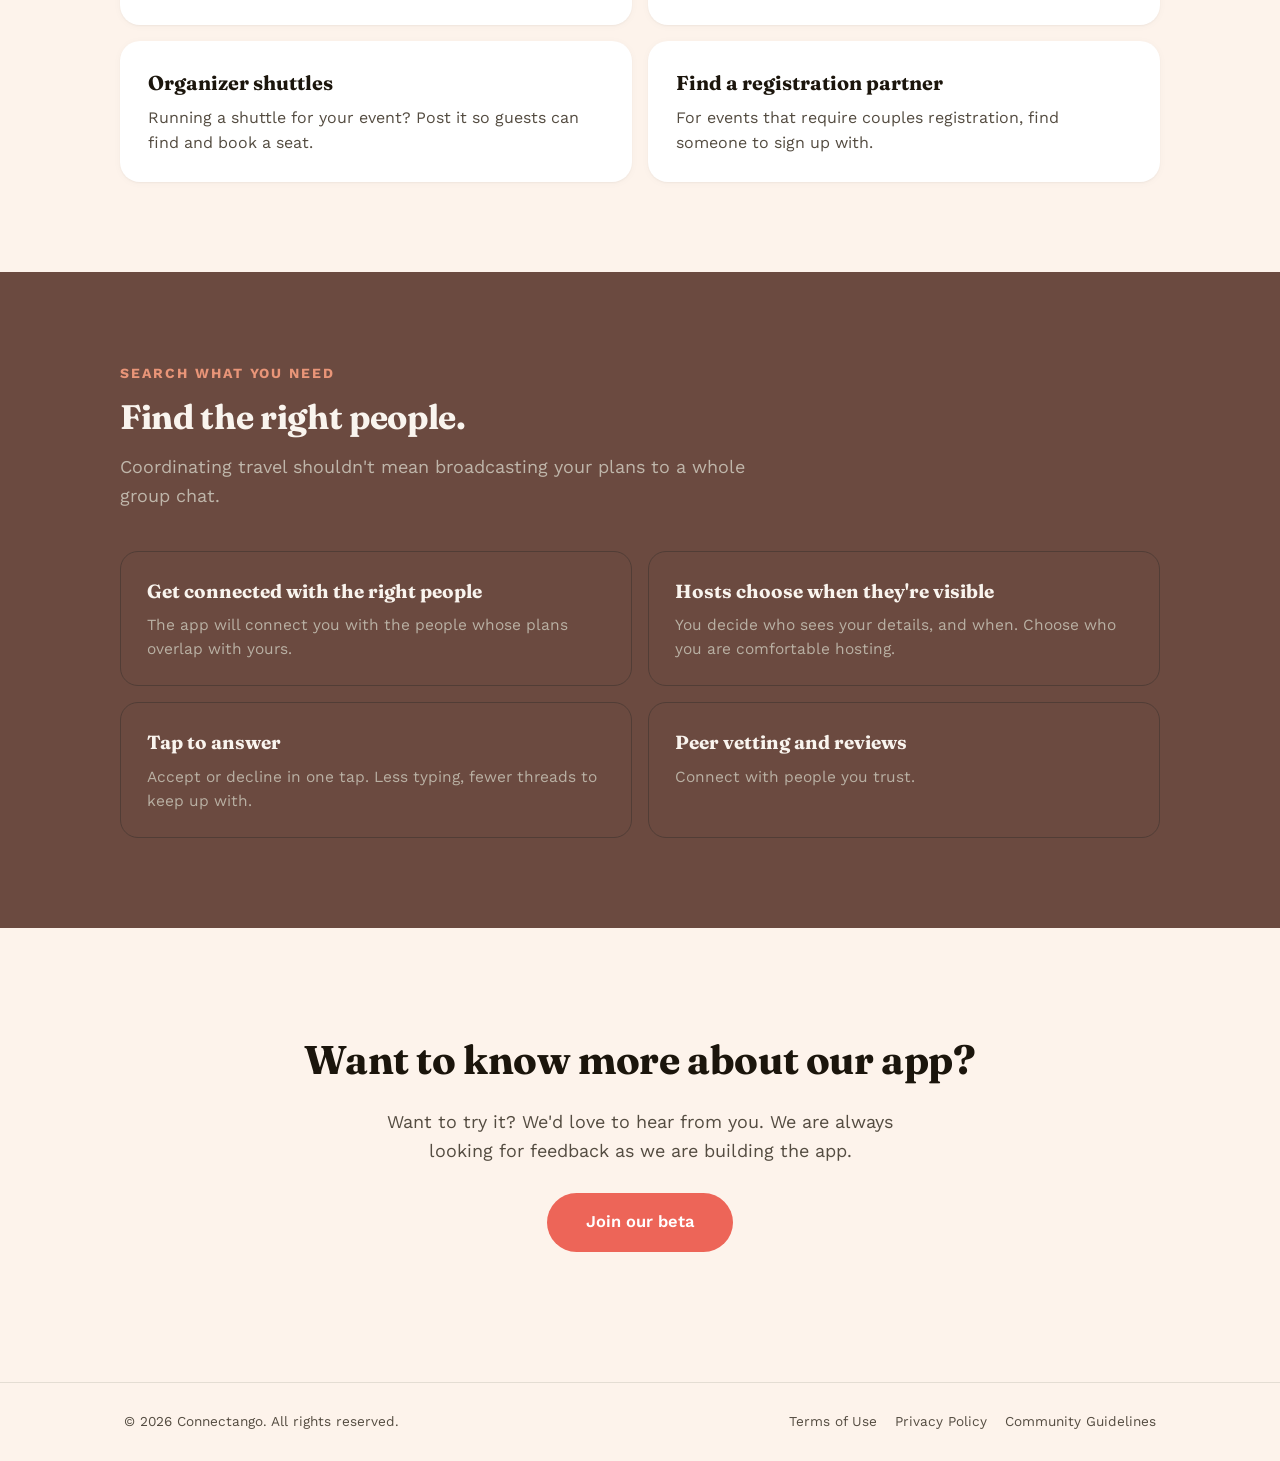
==== commit 852a073d: "Rework about-app.html copy with partner's pitch and simplified footer - Add the new community pitch " ====
--- a/about-app.html
+++ b/about-app.html
@@ -41,7 +41,7 @@
     }
 
     .about-hero {
-      padding: 110px 40px 90px;
+      padding: 110px 40px 20px;
       text-align: center;
     }
 
@@ -70,6 +70,16 @@
       margin: 22px auto 0;
       max-width: 620px;
       line-height: 1.6;
+      text-wrap: pretty;
+    }
+
+    .about-pitch {
+      font-size: 19px;
+      color: var(--text-muted);
+      line-height: 1.7;
+      max-width: 760px;
+      margin: 0 auto;
+      text-align: center;
       text-wrap: pretty;
     }
 
@@ -240,7 +250,7 @@
 
     @media (max-width: 640px) {
       .about-hero {
-        padding: 72px 24px 56px;
+        padding: 72px 24px 16px;
       }
 
       .about-hero h1 {
@@ -285,7 +295,12 @@
     <section class="about-hero">
       <div class="about-eyebrow">Connectango</div>
       <h1>Travel more, together.</h1>
-      <p>Connectango connects dancers whose journeys overlap, so the practical parts of a trip — the ride, the room — get easier to sort out.</p>
+    </section>
+
+    <section class="about-band" style="padding-top: 20px;">
+      <div class="about-band-inner">
+        <p class="about-pitch">Every tango dancer knows the feeling: you've found the perfect festival or milonga in another city, but you're stuck figuring out where to stay, how to get there, and who you can trust. Connectango is a community-built home for tango dancers around the world to share housing, rides, and local knowledge. Every member is vetted by their peers and reviewed by the people they've hosted, driven, or helped, so you can connect with confidence. And it's donation-supported, so it's free for everyone. No fees, no barriers, just dancers helping dancers.</p>
+      </div>
     </section>
 
     <section class="about-band" style="background: var(--bg-alt);">
@@ -296,22 +311,22 @@
             <div class="about-value-icon">
               <svg width="22" height="22" viewBox="0 0 24 24"><path d="M19.75 6.32c-.18-.53-.68-.87-1.25-.87H5.5c-.57 0-1.07.34-1.25.87L3 10v7c0 .55.45 1 1 1h1c.55 0 1-.45 1-1v-1h12v1c0 .55.45 1 1 1h1c.55 0 1-.45 1-1v-7l-1.25-3.68ZM6.5 15c-.83 0-1.5-.67-1.5-1.5S5.67 12 6.5 12s1.5.67 1.5 1.5S7.33 15 6.5 15Zm11 0c-.83 0-1.5-.67-1.5-1.5s.67-1.5 1.5-1.5 1.5.67 1.5 1.5-.67 1.5-1.5 1.5ZM5 10l1.13-3.5h11.74L19 10H5Z" fill="var(--accent)"></path></svg>
             </div>
-            <h3>Travel more, spend less</h3>
-            <p>A shared taxi and a shared room turn a trip you were weighing into a trip you take.</p>
+            <h3>Travel more</h3>
+            <p>Travelling for tango can get really expensive. Find people you trust to share a Uber, or share a hotel room.</p>
           </div>
           <div class="about-value">
             <div class="about-value-icon">
               <svg width="22" height="22" viewBox="0 0 24 24"><path d="M16.5 9a3.5 3.5 0 1 0-3.4-4.3A3.5 3.5 0 1 0 9 9a3.5 3.5 0 0 0 3.5-1.03A3.49 3.49 0 0 0 16.5 9ZM8.5 11c-2.33 0-7 1.17-7 3.5V17h7.5c-.32-.61-.5-1.29-.5-2 0-1.9 1.28-3.5 3-3.98C10.85 10.2 9.6 11 8.5 11Zm7.5 1c-2.33 0-7 1.17-7 3.5V17h14v-1.5c0-2.33-4.67-3.5-7-3.5Z" fill="var(--accent)"></path></svg>
             </div>
-            <h3>Arrive knowing someone</h3>
-            <p>Reconnect with old friends, meet new ones — the ride from the airport is where it starts.</p>
+            <h3>Give back to the community</h3>
+            <p>Have a spare room and want to help another dancer? Become a host. Or offer a ride to a visiting (or local) dancer.</p>
           </div>
           <div class="about-value">
             <div class="about-value-icon">
               <svg width="22" height="22" viewBox="0 0 24 24"><circle cx="12" cy="12" r="9" fill="none" stroke="var(--accent)" stroke-width="1.9"></circle><path d="M3 12h18M12 3c2.5 2.6 2.5 15.4 0 18M12 3c-2.5 2.6-2.5 15.4 0 18" fill="none" stroke="var(--accent)" stroke-width="1.5"></path></svg>
             </div>
-            <h3>Travel changes you</h3>
-            <p>New cities, new floors, new people. Going further widens what you think is possible.</p>
+            <h3>Share knowledge</h3>
+            <p>Connect with peer dancers who know the local scene.</p>
           </div>
         </div>
       </div>
@@ -351,33 +366,33 @@
 
     <section class="about-band about-dark">
       <div class="about-band-inner">
-        <div class="about-dark-eyebrow">Controlled visibility</div>
-        <h2>Only see what you need to see.</h2>
+        <div class="about-dark-eyebrow">Search what you need</div>
+        <h2>Find the right people.</h2>
         <p>Coordinating travel shouldn't mean broadcasting your plans to a whole group chat.</p>
         <div class="about-dark-grid">
           <div class="about-dark-card">
-            <h3>You're visible to the right people</h3>
-            <p>Only the people looking for the same thing, at the same time, see that you're looking too.</p>
+            <h3>Get connected with the right people</h3>
+            <p>The app will connect you with the people whose plans overlap with yours.</p>
           </div>
           <div class="about-dark-card">
-            <h3>Hosts stay in control</h3>
-            <p>You decide who sees your details, and when. Your address isn't a public listing.</p>
+            <h3>Hosts choose when they're visible</h3>
+            <p>You decide who sees your details, and when. Choose who you are comfortable hosting.</p>
           </div>
           <div class="about-dark-card">
             <h3>Tap to answer</h3>
             <p>Accept or decline in one tap. Less typing, fewer threads to keep up with.</p>
           </div>
           <div class="about-dark-card">
-            <h3>Say no without explaining</h3>
-            <p>Declining is a button, not a conversation. No reason required, no awkwardness.</p>
+            <h3>Peer vetting and reviews</h3>
+            <p>Connect with people you trust.</p>
           </div>
         </div>
       </div>
     </section>
 
     <section class="about-cta">
-      <h2>Going somewhere soon?</h2>
-      <p>Add your trip and see who else is on their way.</p>
+      <h2>Want to know more about our app?</h2>
+      <p>Want to try it? We'd love to hear from you. We are always looking for feedback as we are building the app.</p>
       <a class="btn btn-primary" href="mailto:support@opentango.org?subject=Connectango%20Beta">Join our beta</a>
     </section>
 
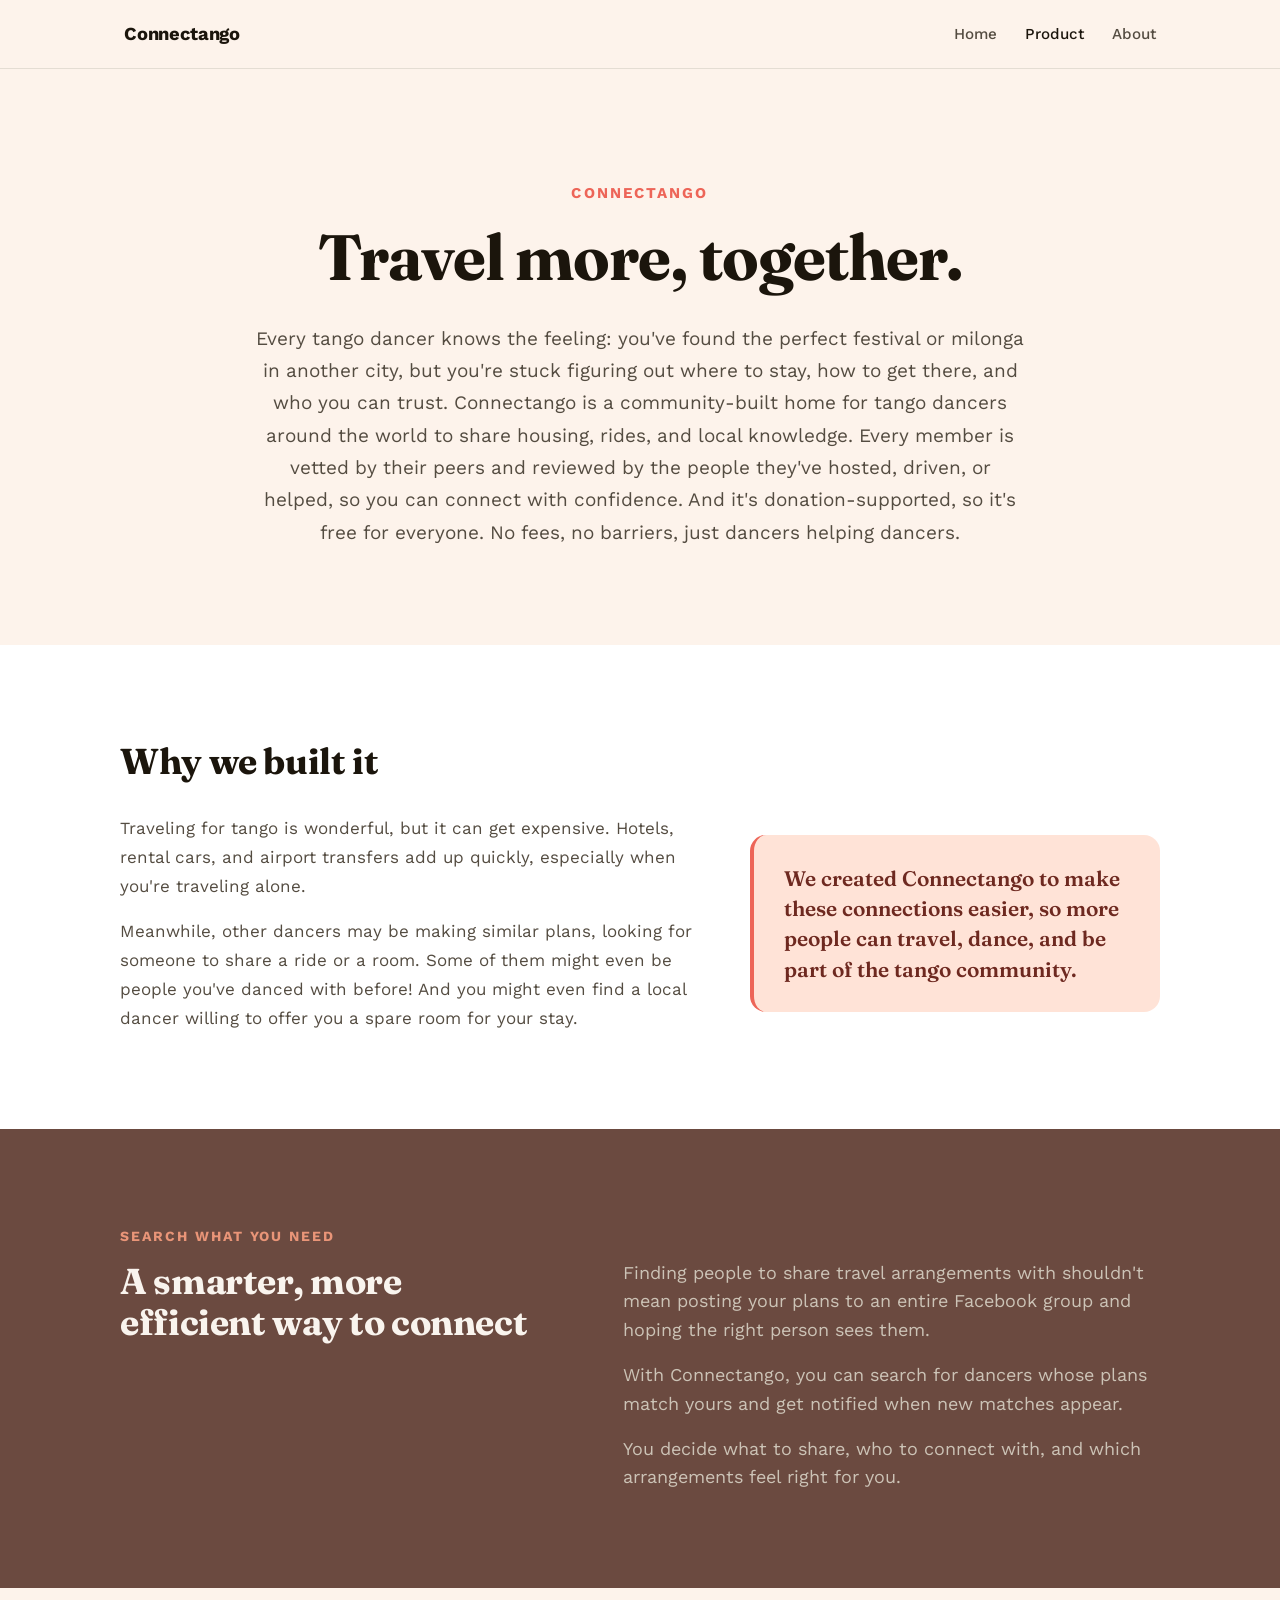
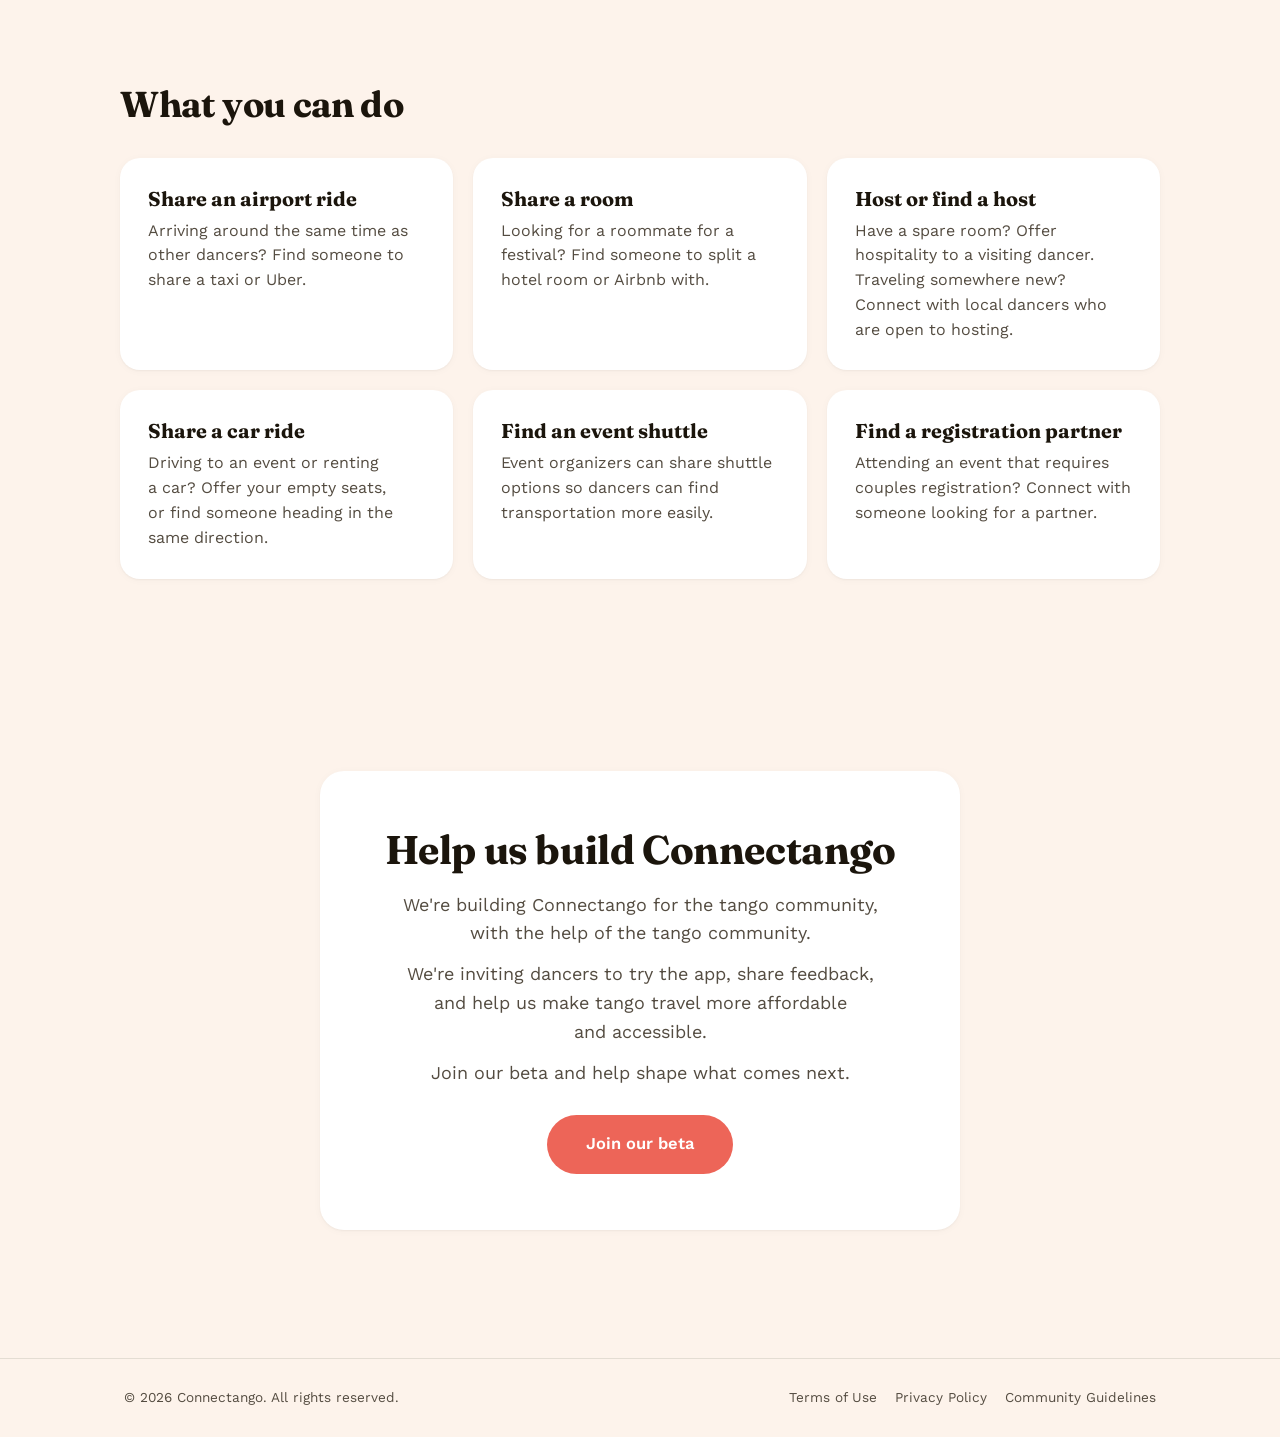
==== commit ec8dc85e: "Rework about-app.html content and layout - Replace the hero's short description with the full commun" ====
--- a/about-app.html
+++ b/about-app.html
@@ -25,23 +25,48 @@
       --accent: #ED6558;
       --accent-hover: oklch(52% 0.16 30);
       --border: oklch(90% 0.015 75);
+
+      /* Layout tokens: one content width, one gutter, one section rhythm. */
+      --about-max: 1040px;
+      --about-gutter: 40px;
+      --about-band-y: 96px;
+      --about-measure: 64ch;
     }
 
     body {
       font-family: 'Work Sans', -apple-system, BlinkMacSystemFont, "Segoe UI", Roboto, Helvetica, Arial, sans-serif;
     }
 
+    /* ---------- Bands ---------- */
+
     .about-band {
-      padding: 90px 40px;
+      padding: var(--about-band-y) var(--about-gutter);
+    }
+
+    .about-band--alt {
+      background: var(--bg-alt);
     }
 
     .about-band-inner {
-      max-width: 1040px;
+      max-width: var(--about-max);
       margin: 0 auto;
     }
 
+    .about-section-heading {
+      font-family: 'Fraunces', serif;
+      font-size: clamp(28px, 2.2vw + 14px, 36px);
+      font-weight: 700;
+      color: var(--text);
+      letter-spacing: -0.01em;
+      line-height: 1.15;
+      margin: 0;
+      text-wrap: balance;
+    }
+
+    /* ---------- Hero (headline + pitch together) ---------- */
+
     .about-hero {
-      padding: 110px 40px 20px;
+      padding: 112px var(--about-gutter) var(--about-band-y);
       text-align: center;
     }
 
@@ -55,87 +80,129 @@
 
     .about-hero h1 {
       font-family: 'Fraunces', serif;
-      font-size: 60px;
+      font-size: clamp(40px, 5vw + 12px, 64px);
       font-weight: 700;
       color: var(--text);
       margin: 18px 0 0;
       letter-spacing: -0.015em;
-      line-height: 1.08;
-      text-wrap: pretty;
-    }
-
-    .about-hero p {
-      font-size: 20px;
-      color: var(--text-muted);
-      margin: 22px auto 0;
-      max-width: 620px;
-      line-height: 1.6;
-      text-wrap: pretty;
+      line-height: 1.06;
+      text-wrap: balance;
     }
 
     .about-pitch {
-      font-size: 19px;
+      font-size: clamp(17px, 0.4vw + 15px, 19px);
       color: var(--text-muted);
       line-height: 1.7;
-      max-width: 760px;
-      margin: 0 auto;
-      text-align: center;
-      text-wrap: pretty;
-    }
-
-    .about-section-heading {
-      font-family: 'Fraunces', serif;
-      font-size: 34px;
-      font-weight: 700;
-      color: var(--text);
+      max-width: var(--about-measure);
+      margin: 32px auto 0;
+      text-wrap: pretty;
+    }
+
+    /* ---------- Why we built it: prose + pull quote ---------- */
+
+    .about-split {
+      display: grid;
+      grid-template-columns: minmax(0, 7fr) minmax(0, 5fr);
+      gap: 56px;
+      align-items: center;
+      margin-top: 32px;
+    }
+
+    .about-prose {
+      font-size: 17px;
+      color: var(--text-muted);
+      line-height: 1.7;
+      text-wrap: pretty;
+      margin: 0;
+      max-width: var(--about-measure);
+    }
+
+    .about-prose + .about-prose {
+      margin-top: 16px;
+    }
+
+    .about-highlight {
+      background: oklch(94% 0.04 40);
+      border-left: 4px solid var(--accent);
+      border-radius: 16px;
+      padding: 28px 30px;
+      margin: 0;
+    }
+
+    .about-highlight p {
+      font-family: 'Fraunces', serif;
+      font-size: 21px;
+      color: oklch(38% 0.1 30);
+      font-weight: 600;
+      line-height: 1.45;
+      text-wrap: pretty;
+      margin: 0;
+    }
+
+    /* ---------- Dark band: heading left, copy right ---------- */
+
+    .about-dark {
+      background: #6B4A40;
+    }
+
+    .about-dark-layout {
+      display: grid;
+      grid-template-columns: minmax(0, 5fr) minmax(0, 6fr);
+      gap: 56px;
+      align-items: start;
+    }
+
+    .about-dark-eyebrow {
+      font-size: 14px;
+      font-weight: 700;
+      letter-spacing: 0.14em;
+      text-transform: uppercase;
+      color: oklch(75% 0.11 40);
+    }
+
+    .about-dark h2 {
+      font-family: 'Fraunces', serif;
+      font-size: clamp(28px, 2.2vw + 14px, 36px);
+      font-weight: 700;
+      color: oklch(97% 0.01 75);
+      margin: 14px 0 0;
       letter-spacing: -0.01em;
-      margin: 0;
-    }
-
-    .about-values {
-      display: grid;
-      grid-template-columns: repeat(3, 1fr);
-      gap: 32px;
-      margin-top: 36px;
-    }
-
-    .about-value-icon {
-      width: 44px;
-      height: 44px;
-      border-radius: 14px;
-      background: oklch(94% 0.04 40);
-      display: flex;
-      align-items: center;
-      justify-content: center;
-    }
-
-    .about-value h3 {
-      font-family: 'Fraunces', serif;
-      font-size: 21px;
-      font-weight: 700;
-      color: var(--text);
-      margin: 16px 0 0;
-    }
-
-    .about-value p {
-      font-size: 16.5px;
-      color: var(--text-muted);
-      margin: 8px 0 0;
+      line-height: 1.15;
+      text-wrap: balance;
+    }
+
+    .about-dark-copy p {
+      font-size: 18px;
+      color: oklch(82% 0.02 75);
+      margin: 0;
       line-height: 1.6;
       text-wrap: pretty;
     }
+
+    .about-dark-copy p + p {
+      margin-top: 16px;
+    }
+
+    /* Optical alignment: start the copy level with the headline, not the eyebrow. */
+    .about-dark-copy {
+      padding-top: 34px;
+    }
+
+    /* ---------- What you can do: 3 × 2 card grid ---------- */
 
     .about-do-grid {
       display: grid;
-      grid-template-columns: repeat(2, 1fr);
-      gap: 16px;
-      margin-top: 32px;
+      grid-template-columns: repeat(3, minmax(0, 1fr));
+      gap: 20px;
+      margin: 32px 0 0;
+      padding: 0;
+      list-style: none;
     }
 
     .about-do-card {
       background: #fff;
       border-radius: 20px;
-      padding: 26px 28px;
+      padding: 28px;
       box-shadow: 0 1px 2px rgba(0, 0, 0, 0.04), 0 1px 8px rgba(0, 0, 0, 0.03);
     }
 
@@ -144,101 +211,56 @@
       font-size: 20px;
       font-weight: 700;
       color: var(--text);
+      line-height: 1.25;
       margin: 0;
     }
 
     .about-do-card p {
       font-size: 16px;
       color: var(--text-muted);
-      margin: 7px 0 0;
+      margin: 8px 0 0;
       line-height: 1.55;
       text-wrap: pretty;
     }
 
-    .about-dark {
-      background: #6B4A40;
-    }
-
-    .about-dark-eyebrow {
-      font-size: 14px;
-      font-weight: 700;
-      letter-spacing: 0.14em;
-      text-transform: uppercase;
-      color: oklch(75% 0.11 40);
-    }
-
-    .about-dark h2 {
-      font-family: 'Fraunces', serif;
-      font-size: 34px;
-      font-weight: 700;
-      color: oklch(97% 0.01 75);
-      margin: 14px 0 0;
+    /* ---------- CTA ---------- */
+
+    .about-cta {
+      padding: var(--about-band-y) var(--about-gutter) 128px;
+    }
+
+    .about-cta-inner {
+      max-width: 640px;
+      margin: 0 auto;
+      text-align: center;
+      background: var(--bg-alt);
+      border-radius: 24px;
+      padding: 56px 48px;
+      box-shadow: 0 1px 2px rgba(0, 0, 0, 0.04), 0 1px 8px rgba(0, 0, 0, 0.03);
+    }
+
+    .about-cta h2 {
+      font-family: 'Fraunces', serif;
+      font-size: clamp(30px, 2.6vw + 16px, 40px);
+      font-weight: 700;
+      color: var(--text);
+      margin: 0;
       letter-spacing: -0.01em;
-      max-width: 700px;
       line-height: 1.15;
-      text-wrap: pretty;
-    }
-
-    .about-dark > .about-band-inner > p {
-      font-size: 18px;
-      color: oklch(78% 0.02 75);
-      margin: 16px 0 0;
-      max-width: 640px;
-      line-height: 1.6;
-      text-wrap: pretty;
-    }
-
-    .about-dark-grid {
-      display: grid;
-      grid-template-columns: repeat(2, 1fr);
-      gap: 16px;
-      margin-top: 40px;
-    }
-
-    .about-dark-card {
-      border: 1px solid oklch(38% 0.03 40);
-      border-radius: 18px;
-      padding: 24px 26px;
-    }
-
-    .about-dark-card h3 {
-      font-family: 'Fraunces', serif;
-      font-size: 19px;
-      font-weight: 700;
-      color: oklch(97% 0.01 75);
-      margin: 0;
-    }
-
-    .about-dark-card p {
-      font-size: 15.5px;
-      color: oklch(76% 0.02 75);
-      margin: 7px 0 0;
-      line-height: 1.55;
-      text-wrap: pretty;
-    }
-
-    .about-cta {
-      padding: 100px 40px 130px;
-      text-align: center;
-    }
-
-    .about-cta h2 {
-      font-family: 'Fraunces', serif;
-      font-size: 40px;
-      font-weight: 700;
-      color: var(--text);
-      margin: 0;
-      letter-spacing: -0.01em;
-      text-wrap: pretty;
+      text-wrap: balance;
     }
 
     .about-cta p {
       font-size: 18px;
       color: var(--text-muted);
-      margin: 16px auto 0;
-      max-width: 520px;
+      margin: 12px auto 0;
+      max-width: 500px;
       line-height: 1.6;
       text-wrap: pretty;
+    }
+
+    .about-cta h2 + p {
+      margin-top: 18px;
     }
 
     .about-cta .btn-primary {
@@ -248,31 +270,79 @@
       font-size: 16.5px;
     }
 
+    /* ---------- Tablet ---------- */
+
+    @media (max-width: 960px) {
+      :root {
+        --about-band-y: 80px;
+      }
+
+      .about-do-grid {
+        grid-template-columns: repeat(2, minmax(0, 1fr));
+      }
+
+      .about-split,
+      .about-dark-layout {
+        gap: 40px;
+      }
+    }
+
+    @media (max-width: 800px) {
+      .about-split,
+      .about-dark-layout {
+        grid-template-columns: 1fr;
+        gap: 28px;
+      }
+
+      .about-dark-copy {
+        padding-top: 0;
+      }
+    }
+
+    /* ---------- Phone ---------- */
+
     @media (max-width: 640px) {
+      :root {
+        --about-gutter: 20px;
+        --about-band-y: 60px;
+      }
+
       .about-hero {
-        padding: 72px 24px 16px;
-      }
-
-      .about-hero h1 {
-        font-size: 38px;
-      }
-
-      .about-band {
-        padding: 56px 24px;
-      }
-
-      .about-section-heading {
-        font-size: 26px;
-      }
-
-      .about-values,
-      .about-do-grid,
-      .about-dark-grid {
+        padding-top: 64px;
+      }
+
+      .about-pitch {
+        margin-top: 24px;
+      }
+
+      .about-do-grid {
         grid-template-columns: 1fr;
+        gap: 14px;
+      }
+
+      .about-do-card {
+        padding: 22px 22px 24px;
+      }
+
+      .about-highlight {
+        padding: 22px 22px;
+      }
+
+      .about-highlight p {
+        font-size: 19px;
       }
 
       .about-cta {
-        padding: 64px 24px 80px;
+        padding-bottom: 80px;
+      }
+
+      .about-cta-inner {
+        padding: 40px 22px;
+        border-radius: 20px;
+      }
+
+      .about-cta .btn-primary {
+        display: block;
       }
     }
   </style>
@@ -295,105 +365,78 @@
     <section class="about-hero">
       <div class="about-eyebrow">Connectango</div>
       <h1>Travel more, together.</h1>
+      <p class="about-pitch">Every tango dancer knows the feeling: you've found the perfect festival or milonga in another city, but you're stuck figuring out where to stay, how to get there, and who you can trust. Connectango is a community-built home for tango dancers around the world to share housing, rides, and local knowledge. Every member is vetted by their peers and reviewed by the people they've hosted, driven, or helped, so you can connect with confidence. And it's donation-supported, so it's free for everyone. No fees, no barriers, just dancers helping dancers.</p>
     </section>
 
-    <section class="about-band" style="padding-top: 20px;">
+    <section class="about-band about-band--alt" aria-labelledby="why-heading">
       <div class="about-band-inner">
-        <p class="about-pitch">Every tango dancer knows the feeling: you've found the perfect festival or milonga in another city, but you're stuck figuring out where to stay, how to get there, and who you can trust. Connectango is a community-built home for tango dancers around the world to share housing, rides, and local knowledge. Every member is vetted by their peers and reviewed by the people they've hosted, driven, or helped, so you can connect with confidence. And it's donation-supported, so it's free for everyone. No fees, no barriers, just dancers helping dancers.</p>
-      </div>
-    </section>
-
-    <section class="about-band" style="background: var(--bg-alt);">
-      <div class="about-band-inner">
-        <h2 class="about-section-heading">Why we built it</h2>
-        <div class="about-values">
-          <div class="about-value">
-            <div class="about-value-icon">
-              <svg width="22" height="22" viewBox="0 0 24 24"><path d="M19.75 6.32c-.18-.53-.68-.87-1.25-.87H5.5c-.57 0-1.07.34-1.25.87L3 10v7c0 .55.45 1 1 1h1c.55 0 1-.45 1-1v-1h12v1c0 .55.45 1 1 1h1c.55 0 1-.45 1-1v-7l-1.25-3.68ZM6.5 15c-.83 0-1.5-.67-1.5-1.5S5.67 12 6.5 12s1.5.67 1.5 1.5S7.33 15 6.5 15Zm11 0c-.83 0-1.5-.67-1.5-1.5s.67-1.5 1.5-1.5 1.5.67 1.5 1.5-.67 1.5-1.5 1.5ZM5 10l1.13-3.5h11.74L19 10H5Z" fill="var(--accent)"></path></svg>
-            </div>
-            <h3>Travel more</h3>
-            <p>Travelling for tango can get really expensive. Find people you trust to share a Uber, or share a hotel room.</p>
+        <h2 class="about-section-heading" id="why-heading">Why we built it</h2>
+        <div class="about-split">
+          <div>
+            <p class="about-prose">Traveling for tango is wonderful, but it can get expensive. Hotels, rental cars, and airport transfers add up quickly, especially when you're traveling alone.</p>
+            <p class="about-prose">Meanwhile, other dancers may be making similar plans, looking for someone to share a ride or a room. Some of them might even be people you've danced with before! And you might even find a local dancer willing to offer you a spare room for your stay.</p>
           </div>
-          <div class="about-value">
-            <div class="about-value-icon">
-              <svg width="22" height="22" viewBox="0 0 24 24"><path d="M16.5 9a3.5 3.5 0 1 0-3.4-4.3A3.5 3.5 0 1 0 9 9a3.5 3.5 0 0 0 3.5-1.03A3.49 3.49 0 0 0 16.5 9ZM8.5 11c-2.33 0-7 1.17-7 3.5V17h7.5c-.32-.61-.5-1.29-.5-2 0-1.9 1.28-3.5 3-3.98C10.85 10.2 9.6 11 8.5 11Zm7.5 1c-2.33 0-7 1.17-7 3.5V17h14v-1.5c0-2.33-4.67-3.5-7-3.5Z" fill="var(--accent)"></path></svg>
-            </div>
-            <h3>Give back to the community</h3>
-            <p>Have a spare room and want to help another dancer? Become a host. Or offer a ride to a visiting (or local) dancer.</p>
-          </div>
-          <div class="about-value">
-            <div class="about-value-icon">
-              <svg width="22" height="22" viewBox="0 0 24 24"><circle cx="12" cy="12" r="9" fill="none" stroke="var(--accent)" stroke-width="1.9"></circle><path d="M3 12h18M12 3c2.5 2.6 2.5 15.4 0 18M12 3c-2.5 2.6-2.5 15.4 0 18" fill="none" stroke="var(--accent)" stroke-width="1.5"></path></svg>
-            </div>
-            <h3>Share knowledge</h3>
-            <p>Connect with peer dancers who know the local scene.</p>
-          </div>
+          <blockquote class="about-highlight">
+            <p>We created Connectango to make these connections easier, so more people can travel, dance, and be part of the tango community.</p>
+          </blockquote>
         </div>
       </div>
     </section>
 
-    <section class="about-band">
-      <div class="about-band-inner">
-        <h2 class="about-section-heading">What you can do</h2>
-        <div class="about-do-grid">
-          <div class="about-do-card">
-            <h3>Share a ride</h3>
-            <p>Post your airport arrival, see who lands near your time, split the taxi.</p>
-          </div>
-          <div class="about-do-card">
-            <h3>Share a room</h3>
-            <p>Offer a spare bed or find one — hotel or Airbnb, for the nights you need.</p>
-          </div>
-          <div class="about-do-card">
-            <h3>Host, or find a host</h3>
-            <p>Open your home to a visiting dancer, or stay with a local when you travel.</p>
-          </div>
-          <div class="about-do-card">
-            <h3>Offer seats in your car</h3>
-            <p>Driving or renting a car? Post your empty seats and pick up dancers along the way.</p>
-          </div>
-          <div class="about-do-card">
-            <h3>Organizer shuttles</h3>
-            <p>Running a shuttle for your event? Post it so guests can find and book a seat.</p>
-          </div>
-          <div class="about-do-card">
-            <h3>Find a registration partner</h3>
-            <p>For events that require couples registration, find someone to sign up with.</p>
-          </div>
+    <section class="about-band about-dark" aria-labelledby="search-heading">
+      <div class="about-band-inner about-dark-layout">
+        <div>
+          <div class="about-dark-eyebrow">Search what you need</div>
+          <h2 id="search-heading">A smarter, more efficient way to connect</h2>
+        </div>
+        <div class="about-dark-copy">
+          <p>Finding people to share travel arrangements with shouldn't mean posting your plans to an entire Facebook group and hoping the right person sees them.</p>
+          <p>With Connectango, you can search for dancers whose plans match yours and get notified when new matches appear.</p>
+          <p>You decide what to share, who to connect with, and which arrangements feel right for you.</p>
         </div>
       </div>
     </section>
 
-    <section class="about-band about-dark">
+    <section class="about-band" aria-labelledby="do-heading">
       <div class="about-band-inner">
-        <div class="about-dark-eyebrow">Search what you need</div>
-        <h2>Find the right people.</h2>
-        <p>Coordinating travel shouldn't mean broadcasting your plans to a whole group chat.</p>
-        <div class="about-dark-grid">
-          <div class="about-dark-card">
-            <h3>Get connected with the right people</h3>
-            <p>The app will connect you with the people whose plans overlap with yours.</p>
-          </div>
-          <div class="about-dark-card">
-            <h3>Hosts choose when they're visible</h3>
-            <p>You decide who sees your details, and when. Choose who you are comfortable hosting.</p>
-          </div>
-          <div class="about-dark-card">
-            <h3>Tap to answer</h3>
-            <p>Accept or decline in one tap. Less typing, fewer threads to keep up with.</p>
-          </div>
-          <div class="about-dark-card">
-            <h3>Peer vetting and reviews</h3>
-            <p>Connect with people you trust.</p>
-          </div>
-        </div>
+        <h2 class="about-section-heading" id="do-heading">What you can do</h2>
+        <ul class="about-do-grid">
+          <li class="about-do-card">
+            <h3>Share an airport ride</h3>
+            <p>Arriving around the same time as other dancers? Find someone to share a taxi or Uber.</p>
+          </li>
+          <li class="about-do-card">
+            <h3>Share a room</h3>
+            <p>Looking for a roommate for a festival? Find someone to split a hotel room or Airbnb with.</p>
+          </li>
+          <li class="about-do-card">
+            <h3>Host or find a host</h3>
+            <p>Have a spare room? Offer hospitality to a visiting dancer. Traveling somewhere new? Connect with local dancers who are open to hosting.</p>
+          </li>
+          <li class="about-do-card">
+            <h3>Share a car ride</h3>
+            <p>Driving to an event or renting a car? Offer your empty seats, or find someone heading in the same direction.</p>
+          </li>
+          <li class="about-do-card">
+            <h3>Find an event shuttle</h3>
+            <p>Event organizers can share shuttle options so dancers can find transportation more easily.</p>
+          </li>
+          <li class="about-do-card">
+            <h3>Find a registration partner</h3>
+            <p>Attending an event that requires couples registration? Connect with someone looking for a partner.</p>
+          </li>
+        </ul>
       </div>
     </section>
 
-    <section class="about-cta">
-      <h2>Want to know more about our app?</h2>
-      <p>Want to try it? We'd love to hear from you. We are always looking for feedback as we are building the app.</p>
-      <a class="btn btn-primary" href="mailto:support@opentango.org?subject=Connectango%20Beta">Join our beta</a>
+    <section class="about-cta" aria-labelledby="cta-heading">
+      <div class="about-cta-inner">
+        <h2 id="cta-heading">Help us build Connectango</h2>
+        <p>We're building Connectango for the tango community, with the help of the tango community.</p>
+        <p>We're inviting dancers to try the app, share feedback, and help us make tango travel more affordable and accessible.</p>
+        <p>Join our beta and help shape what comes next.</p>
+        <a class="btn btn-primary" href="mailto:support@opentango.org?subject=Connectango%20Beta">Join our beta</a>
+      </div>
     </section>
 
   </main>
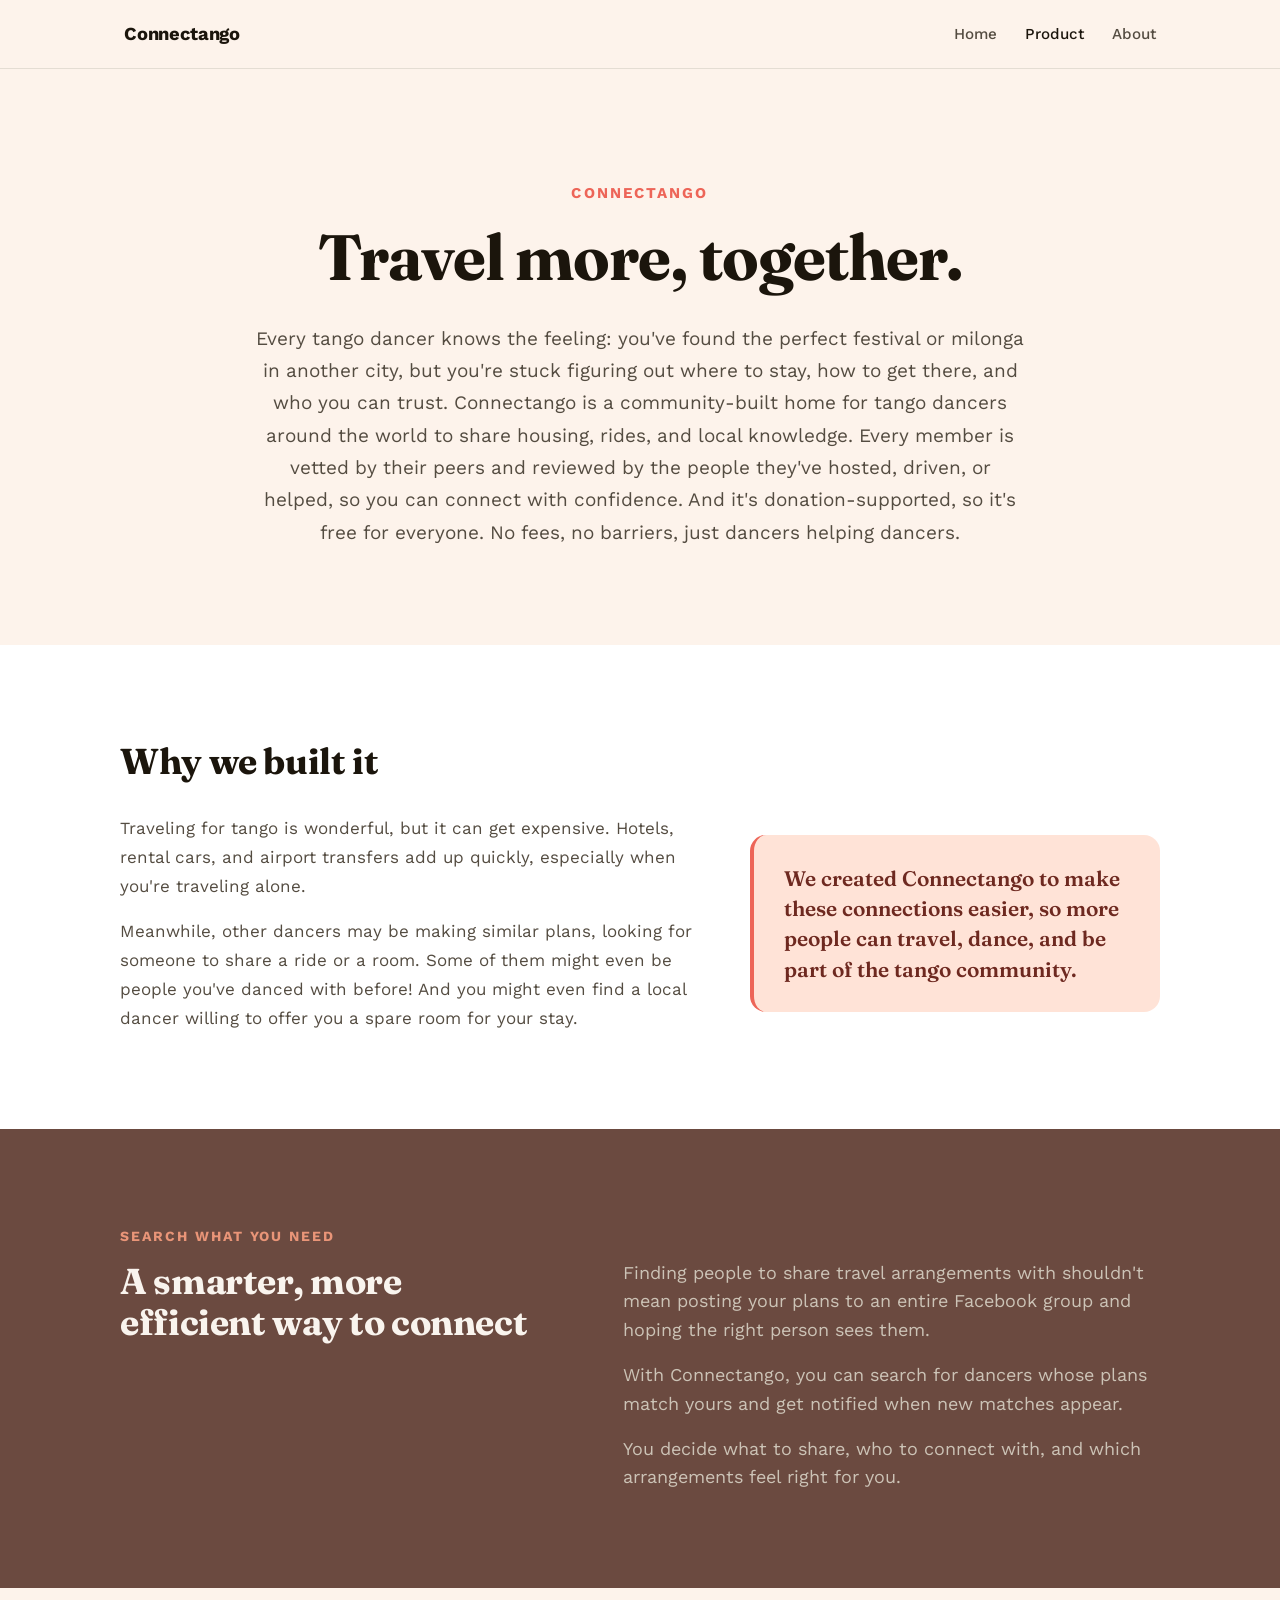
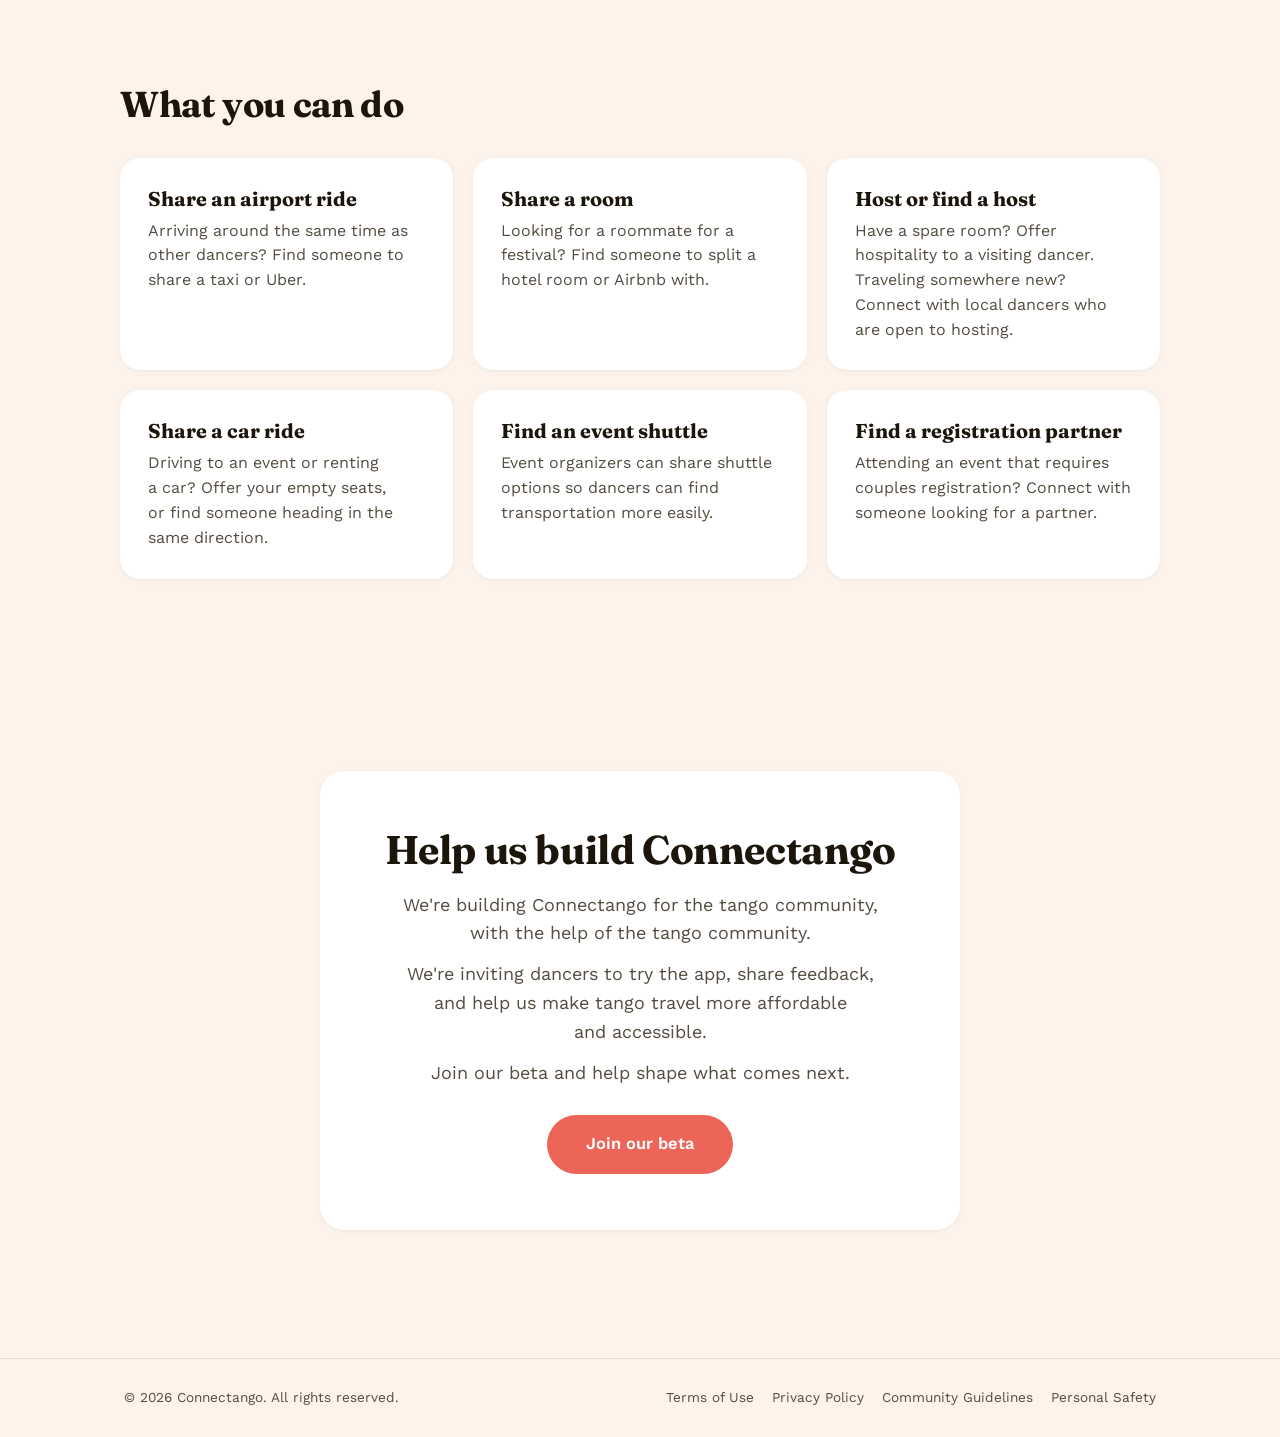
==== commit de787578: "Add personal safety page and footer link Add personal-safety.html built from docs/legal/safety.md, a" ====
--- a/about-app.html
+++ b/about-app.html
@@ -448,6 +448,7 @@
         <a href="terms.html">Terms of Use</a>
         <a href="privacy-policy.html">Privacy Policy</a>
         <a href="community-guidelines.html">Community Guidelines</a>
+        <a href="personal-safety.html">Personal Safety</a>
       </nav>
     </div>
   </footer>
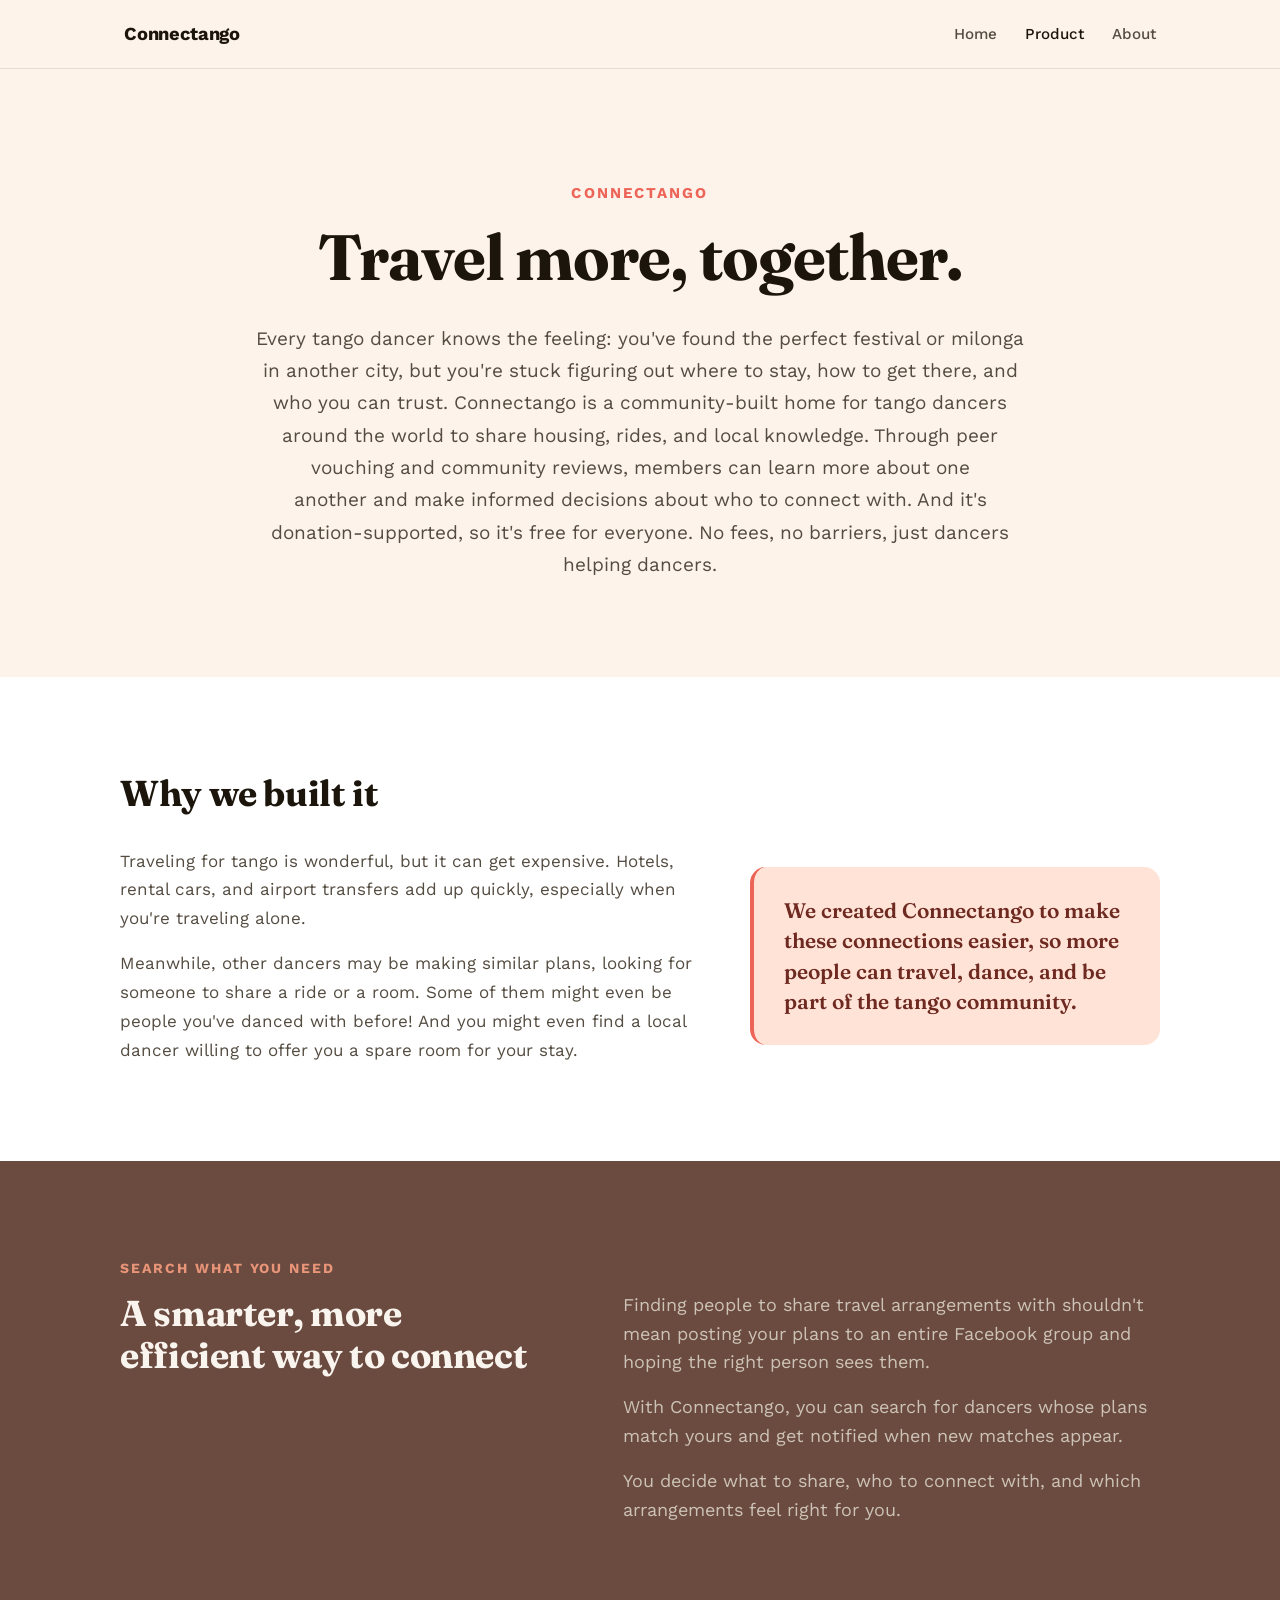
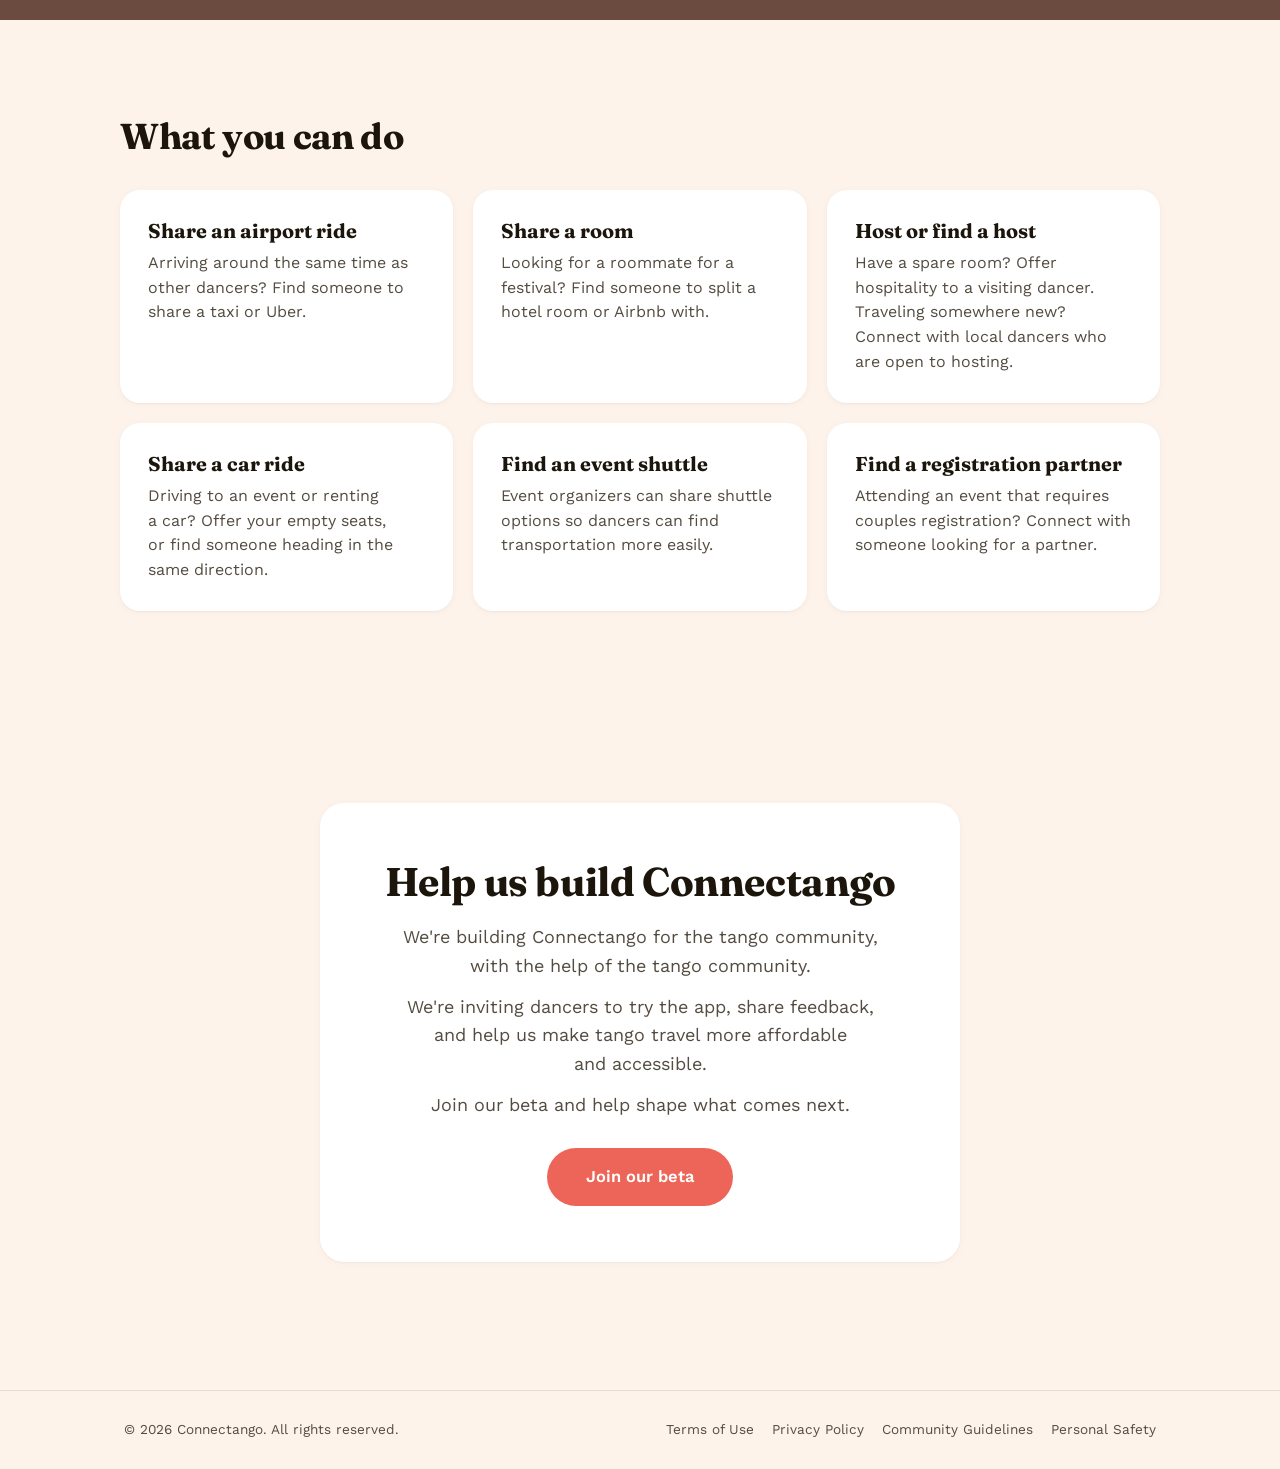
==== commit a37a31c0: "Soften trust wording in About page pitch Replace "vetted by their peers ... connect with confidence"" ====
--- a/about-app.html
+++ b/about-app.html
@@ -365,7 +365,7 @@
     <section class="about-hero">
       <div class="about-eyebrow">Connectango</div>
       <h1>Travel more, together.</h1>
-      <p class="about-pitch">Every tango dancer knows the feeling: you've found the perfect festival or milonga in another city, but you're stuck figuring out where to stay, how to get there, and who you can trust. Connectango is a community-built home for tango dancers around the world to share housing, rides, and local knowledge. Every member is vetted by their peers and reviewed by the people they've hosted, driven, or helped, so you can connect with confidence. And it's donation-supported, so it's free for everyone. No fees, no barriers, just dancers helping dancers.</p>
+      <p class="about-pitch">Every tango dancer knows the feeling: you've found the perfect festival or milonga in another city, but you're stuck figuring out where to stay, how to get there, and who you can trust. Connectango is a community-built home for tango dancers around the world to share housing, rides, and local knowledge. Through peer vouching and community reviews, members can learn more about one another and make informed decisions about who to connect with. And it's donation-supported, so it's free for everyone. No fees, no barriers, just dancers helping dancers.</p>
     </section>
 
     <section class="about-band about-band--alt" aria-labelledby="why-heading">
